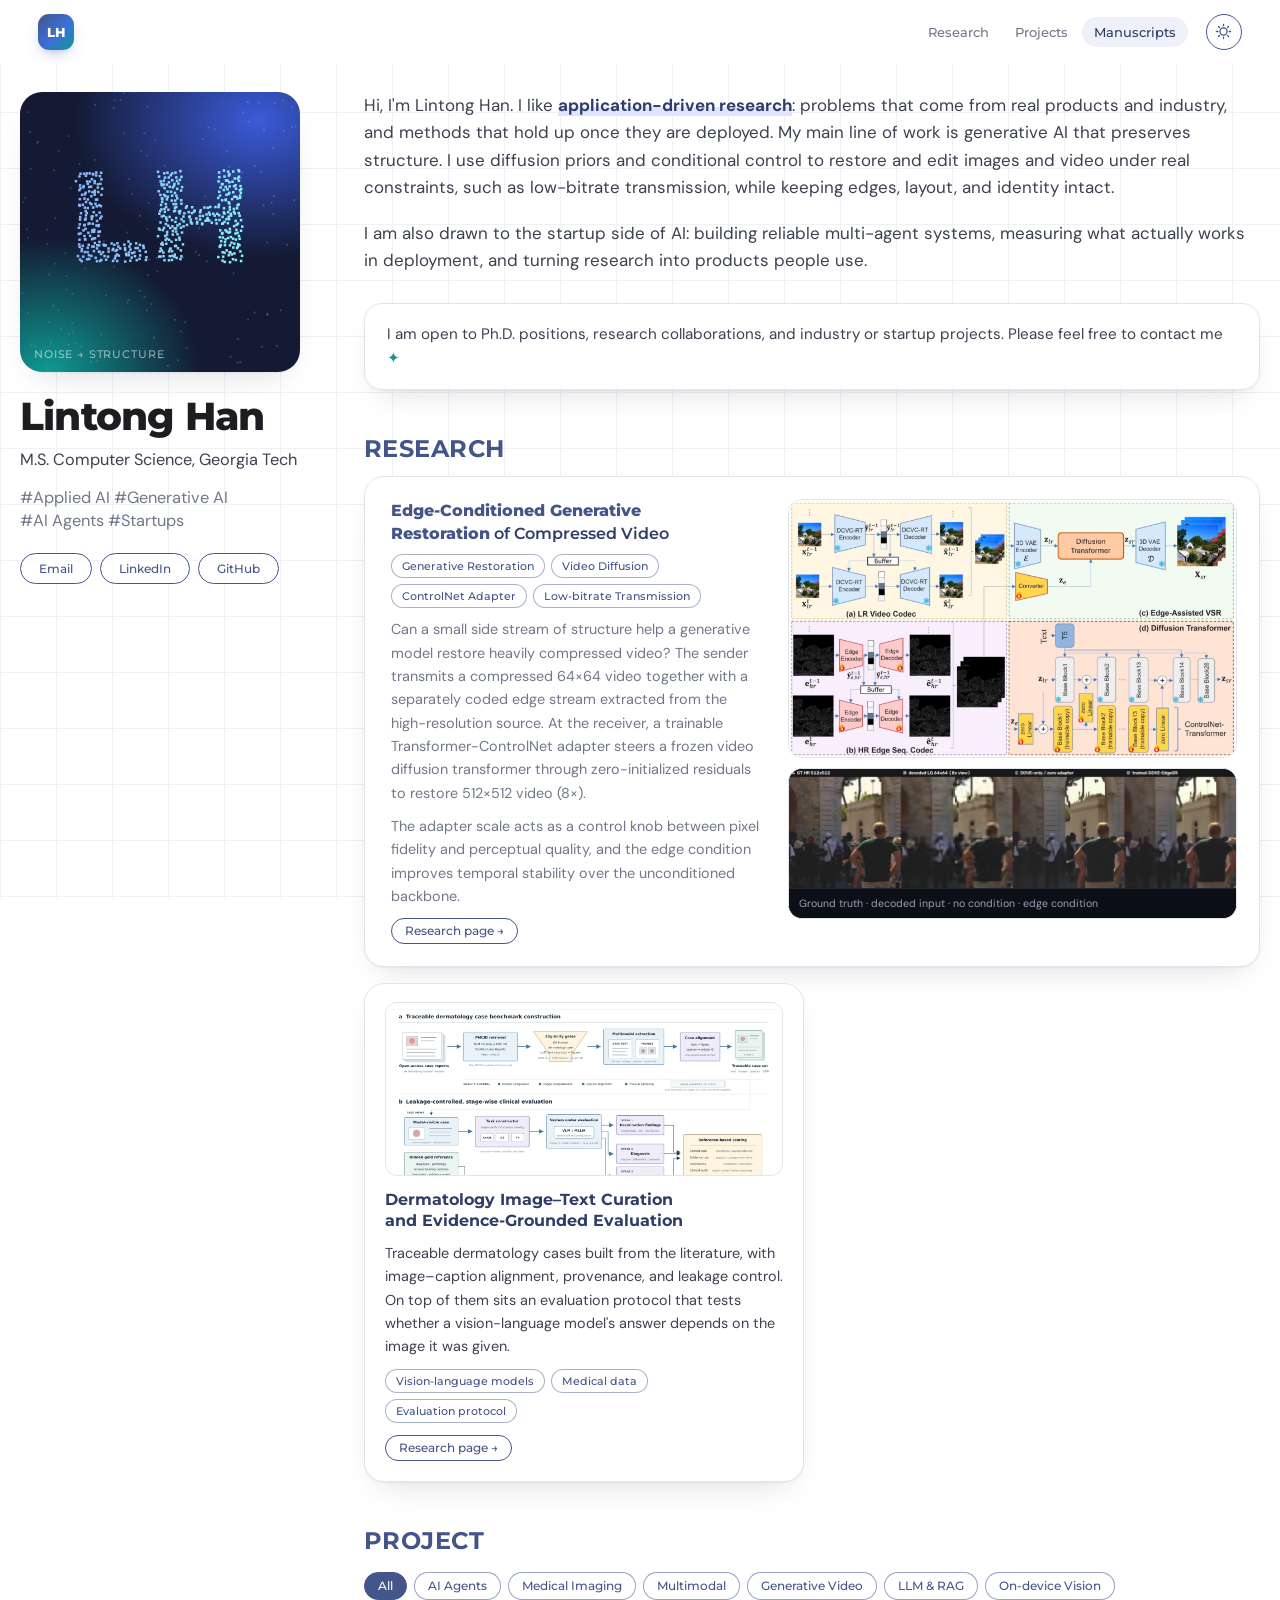
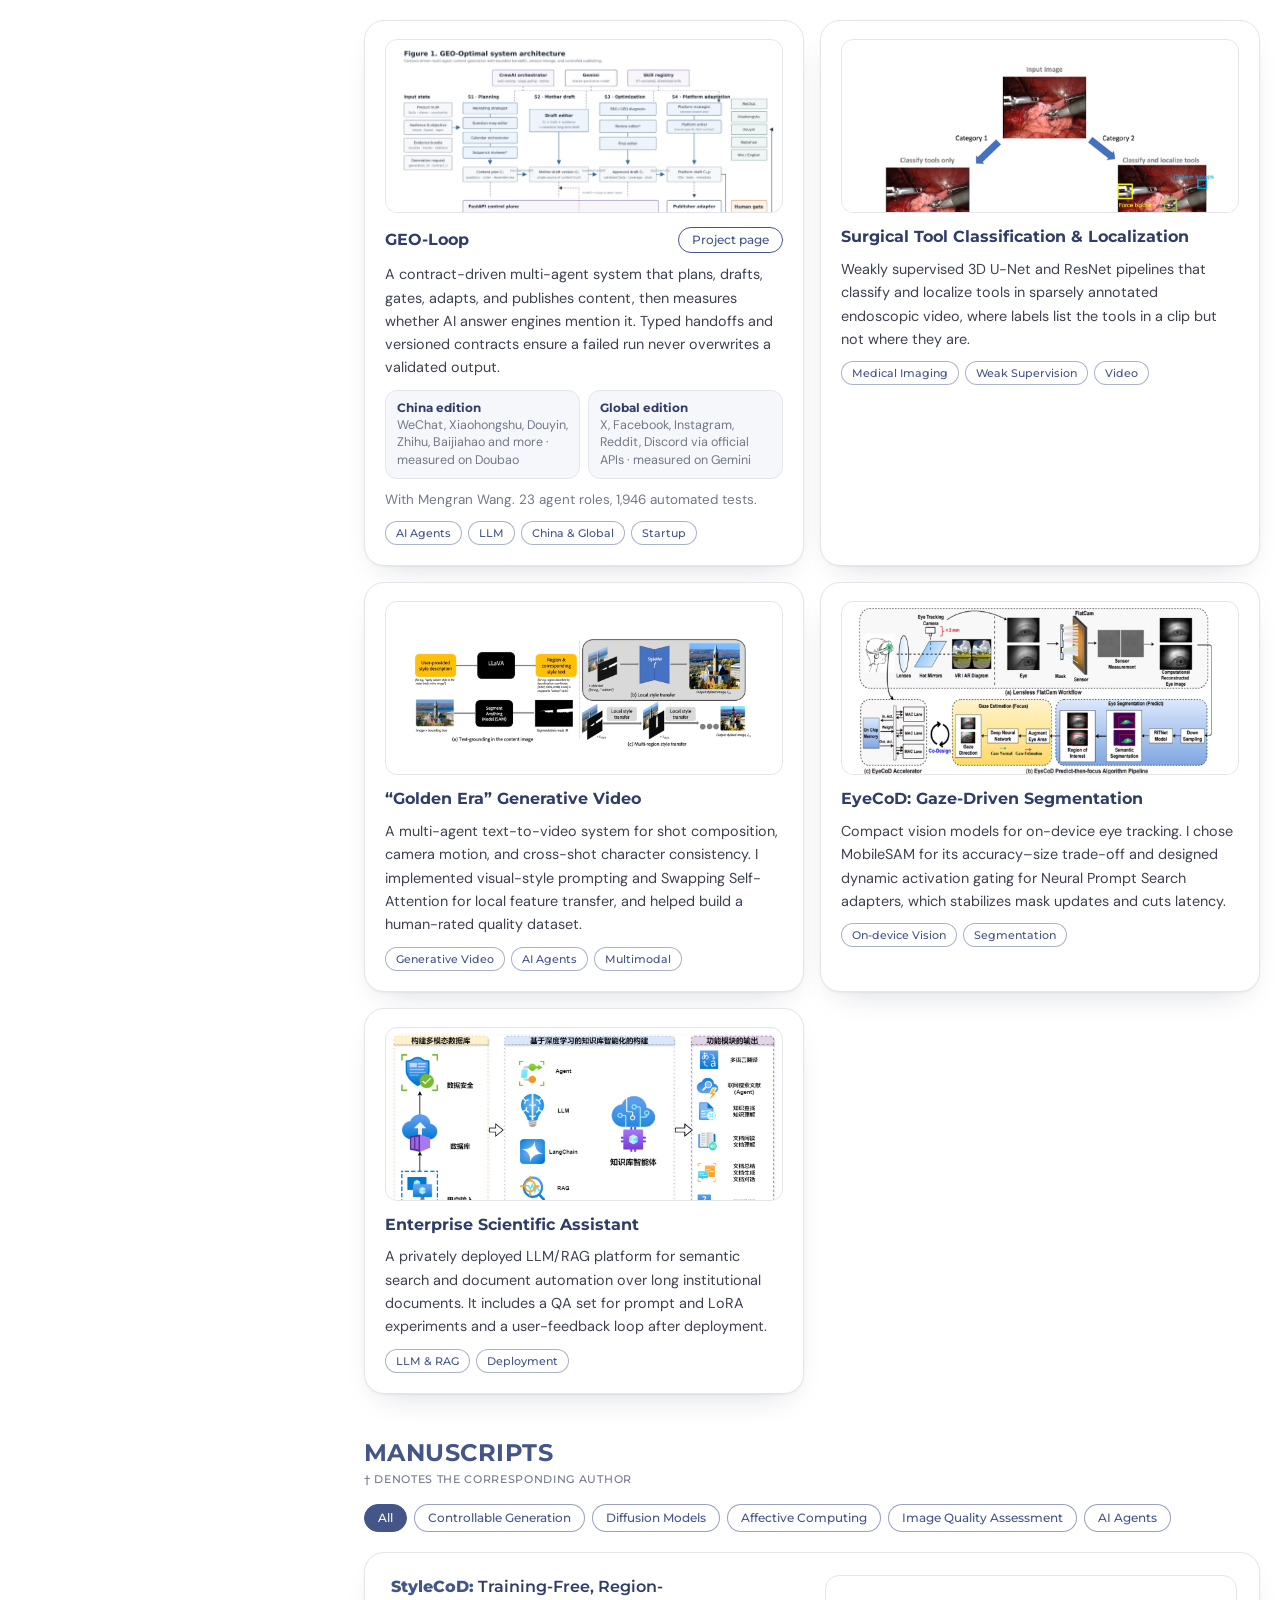
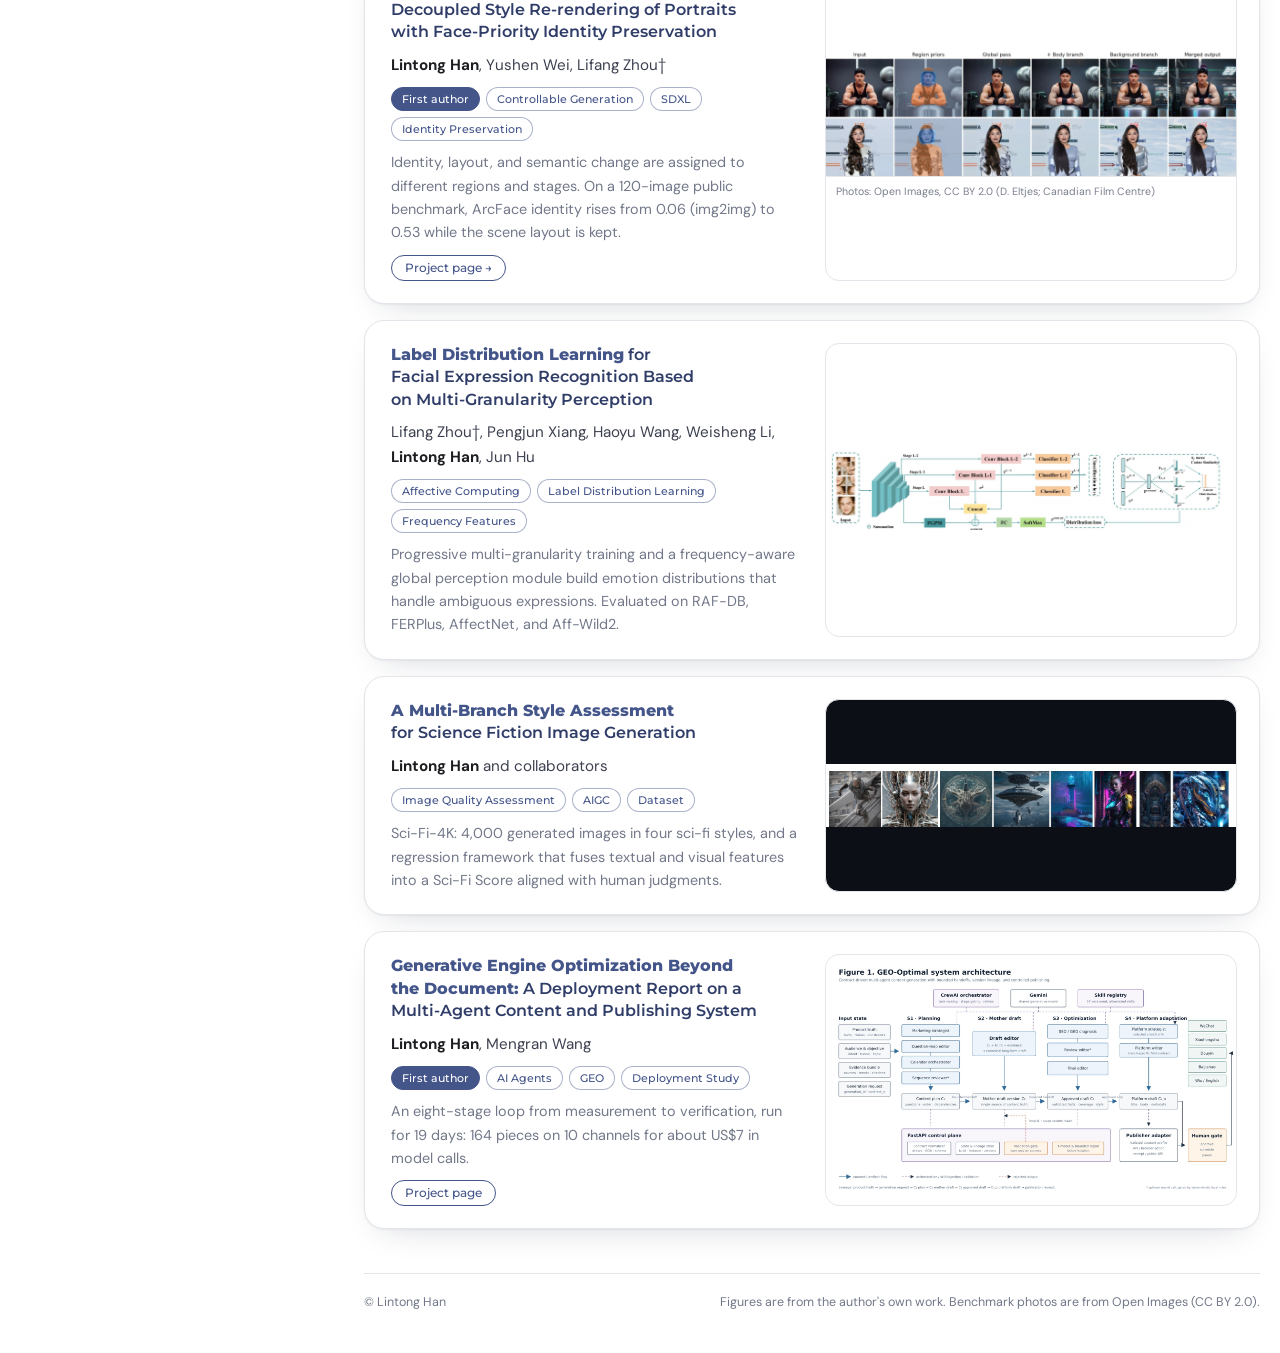
==== index.html @ 6d00746c "Homepage" ====
<!doctype html>
<html lang="en">
<head>
<meta charset="utf-8">
<meta name="viewport" content="width=device-width, initial-scale=1, viewport-fit=cover">
<title>Lintong Han · Research</title>
<meta name="description" content="Lintong Han: generative AI that preserves structure, covering image and video restoration, controllable diffusion, medical imaging, and reliable agentic systems.">
<meta property="og:title" content="Lintong Han · Research">
<meta property="og:description" content="Generative AI that preserves structure: restoration, controllable diffusion, medical imaging, reliable agents.">
<meta property="og:type" content="website">
<link rel="icon" href="assets/img/favicon.svg" type="image/svg+xml">
<link rel="preconnect" href="https://fonts.googleapis.com">
<link rel="preconnect" href="https://fonts.gstatic.com" crossorigin>
<link rel="stylesheet" href="https://fonts.googleapis.com/css2?family=Montserrat:wght@500;600;700;800&family=DM+Sans:opsz,wght@9..40,400;9..40,500;9..40,700&display=swap">
<link rel="stylesheet" href="assets/css/style.css">
<script>try{const t=localStorage.getItem('lh-theme');if(t)document.documentElement.dataset.theme=t;}catch(e){}</script>
</head>
<body>
<a class="skip" href="#main">Skip to content</a>

<header class="topbar">
  <a class="logo" href="#top" aria-label="Home"><span>LH</span></a>
  <nav aria-label="Sections">
    <a href="#research">Research</a>
    <a href="#projects">Projects</a>
    <a href="#manuscripts">Manuscripts</a>
  </nav>
  <button class="theme" id="theme" type="button" aria-label="Toggle dark mode">
    <svg viewBox="0 0 24 24" width="17" height="17" aria-hidden="true"><path class="sun" d="M12 4V2m0 20v-2m8-8h2M2 12h2m13.66-5.66 1.41-1.41M4.93 19.07l1.41-1.41m0-11.32L4.93 4.93m14.14 14.14-1.41-1.41M12 7a5 5 0 1 0 0 10 5 5 0 0 0 0-10Z" fill="none" stroke="currentColor" stroke-width="1.8" stroke-linecap="round"/><path class="moon" d="M20 14.5A8 8 0 0 1 9.5 4a8 8 0 1 0 10.5 10.5Z" fill="none" stroke="currentColor" stroke-width="1.8" stroke-linejoin="round"/></svg>
  </button>
</header>

<div class="layout" id="top">

  <!-- ========== SIDEBAR ========== -->
  <aside class="side">
    <div class="avatar">
      <canvas id="avatar" aria-hidden="true"></canvas>
      <span class="avatar-cap" aria-hidden="true">noise → structure</span>
    </div>
    <h1>Lintong Han</h1>
    <p class="degree">M.S. Computer Science, Georgia Tech</p>
    <p class="hashtags">#Applied&nbsp;AI #Generative&nbsp;AI<br>#AI&nbsp;Agents #Startups</p>
    <div class="side-links">
      <a class="pill" href="mailto:lhan63@outlook.com">Email</a>
      <a class="pill" href="https://www.linkedin.com/in/hlt404" target="_blank" rel="noopener">LinkedIn</a>
      <a class="pill" href="https://github.com/LintongBarry" target="_blank" rel="noopener">GitHub</a>
    </div>
  </aside>

  <!-- ========== MAIN ========== -->
  <main id="main" class="main">

    <section class="intro">
      <p>Hi, I'm Lintong Han. I like <span class="hl">application-driven research</span>: problems that come from real products and industry, and methods that hold up once they are deployed. My main line of work is generative AI that preserves structure. I use diffusion priors and conditional control to restore and edit images and video under real constraints, such as low-bitrate transmission, while keeping edges, layout, and identity intact.</p>
      <p>I am also drawn to the startup side of AI: building reliable multi-agent systems, measuring what actually works in deployment, and turning research into products people use.</p>
    </section>

    <div class="callout">I am open to Ph.D. positions, research collaborations, and industry or startup projects. Please feel free to contact me <span aria-hidden="true">✦</span></div>

    <!-- ---------- RESEARCH ---------- -->
    <section id="research" class="block">
      <h2>Research</h2>
      <article class="pub res">
        <div class="pub-text">
          <h3><span class="key">Edge-Conditioned Generative Restoration</span> of Compressed Video</h3>
          <div class="tags"><span class="tag">Generative Restoration</span><span class="tag">Video Diffusion</span><span class="tag">ControlNet Adapter</span><span class="tag">Low-bitrate Transmission</span></div>
          <p class="desc">Can a small side stream of structure help a generative model restore heavily compressed video? The sender transmits a compressed 64×64 video together with a separately coded edge stream extracted from the high-resolution source. At the receiver, a trainable Transformer-ControlNet adapter steers a frozen video diffusion transformer through zero-initialized residuals to restore 512×512 video (8×).</p>
          <p class="desc">The adapter scale acts as a control knob between pixel fidelity and perceptual quality, and the edge condition improves temporal stability over the unconditioned backbone.</p>
          <div class="links"><a class="pill sm" href="research/video-restoration/">Research page →</a></div>
        </div>
        <div class="res-media">
          <figure class="thumb"><img src="assets/img/dove-arch.jpg" alt="Dual-stream codec and frozen diffusion transformer with ControlNet-style adapter" width="1600" height="916" loading="lazy"></figure>
          <figure class="thumb dark"><img src="assets/img/dove-results-a.jpg" alt="Frames: ground truth, decoded low-resolution input, backbone without condition, with edge condition" width="1800" height="481" loading="lazy"><figcaption>Ground truth · decoded input · no condition · edge condition</figcaption></figure>
        </div>
      </article>

      <div class="grid res-grid">
        <article class="proj">
          <figure class="pthumb"><img src="assets/img/derm.jpg" alt="Traceable dermatology case benchmark and leakage-controlled evaluation pipeline" width="1400" height="697" loading="lazy"></figure>
          <div class="proj-head"><h3>Dermatology Image–Text Curation and Evidence-Grounded Evaluation</h3></div>
          <p>Traceable dermatology cases built from the literature, with image–caption alignment, provenance, and leakage control. On top of them sits an evaluation protocol that tests whether a vision-language model's answer depends on the image it was given.</p>
          <div class="tags"><span class="tag">Vision-language models</span><span class="tag">Medical data</span><span class="tag">Evaluation protocol</span></div>
          <div class="links"><a class="pill sm" href="research/dermatology/">Research page →</a></div>
        </article>
      </div>
    </section>

    <!-- ---------- PROJECTS ---------- -->
    <section id="projects" class="block">
      <h2>Project</h2>
      <div class="filters" role="group" aria-label="Filter projects" data-filter="projs">
        <button type="button" class="chip on" data-tag="all">All</button>
        <button type="button" class="chip" data-tag="agents">AI Agents</button>
        <button type="button" class="chip" data-tag="medical">Medical Imaging</button>
        <button type="button" class="chip" data-tag="multimodal">Multimodal</button>
        <button type="button" class="chip" data-tag="video">Generative Video</button>
        <button type="button" class="chip" data-tag="llm">LLM &amp; RAG</button>
        <button type="button" class="chip" data-tag="edge">On-device Vision</button>
      </div>

      <div class="grid" id="projs">
        <article class="proj" data-tags="agents llm">
          <figure class="pthumb"><img src="assets/img/geo-arch.jpg" alt="" width="1600" height="905" loading="lazy"></figure>
          <div class="proj-head"><h3>GEO-Loop</h3><a class="pill sm" href="projects/geo-loop/">Project page</a></div>
          <p>A contract-driven multi-agent system that plans, drafts, gates, adapts, and publishes content, then measures whether AI answer engines mention it. Typed handoffs and versioned contracts ensure a failed run never overwrites a validated output.</p>
          <div class="eds"><div class="ed-mini"><b>China edition</b><span>WeChat, Xiaohongshu, Douyin, Zhihu, Baijiahao and more · measured on Doubao</span></div><div class="ed-mini"><b>Global edition</b><span>X, Facebook, Instagram, Reddit, Discord via official APIs · measured on Gemini</span></div></div>
          <p class="with">With Mengran Wang. 23 agent roles, 1,946 automated tests.</p>
          <div class="tags"><span class="tag">AI Agents</span><span class="tag">LLM</span><span class="tag">China &amp; Global</span><span class="tag">Startup</span></div>
        </article>

        <article class="proj" data-tags="medical video">
          <figure class="pthumb"><img src="assets/img/surgical.jpg" alt="" width="1100" height="562" loading="lazy"></figure>
          <div class="proj-head"><h3>Surgical Tool Classification &amp; Localization</h3></div>
          <p>Weakly supervised 3D U-Net and ResNet pipelines that classify and localize tools in sparsely annotated endoscopic video, where labels list the tools in a clip but not where they are.</p>
          <div class="tags"><span class="tag">Medical Imaging</span><span class="tag">Weak Supervision</span><span class="tag">Video</span></div>
        </article>

        <article class="proj" data-tags="video agents multimodal">
          <figure class="pthumb"><img src="assets/img/goldenera.jpg" alt="" width="1200" height="411" loading="lazy"></figure>
          <div class="proj-head"><h3>“Golden Era” Generative Video</h3></div>
          <p>A multi-agent text-to-video system for shot composition, camera motion, and cross-shot character consistency. I implemented visual-style prompting and Swapping Self-Attention for local feature transfer, and helped build a human-rated quality dataset.</p>
          <div class="tags"><span class="tag">Generative Video</span><span class="tag">AI Agents</span><span class="tag">Multimodal</span></div>
        </article>

        <article class="proj" data-tags="edge">
          <figure class="pthumb"><img src="assets/img/eyecod.jpg" alt="" width="1200" height="551" loading="lazy"></figure>
          <div class="proj-head"><h3>EyeCoD: Gaze-Driven Segmentation</h3></div>
          <p>Compact vision models for on-device eye tracking. I chose MobileSAM for its accuracy–size trade-off and designed dynamic activation gating for Neural Prompt Search adapters, which stabilizes mask updates and cuts latency.</p>
          <div class="tags"><span class="tag">On-device Vision</span><span class="tag">Segmentation</span></div>
        </article>

        <article class="proj" data-tags="llm">
          <figure class="pthumb"><img src="assets/img/rag.jpg" alt="" width="1400" height="860" loading="lazy"></figure>
          <div class="proj-head"><h3>Enterprise Scientific Assistant</h3></div>
          <p>A privately deployed LLM/RAG platform for semantic search and document automation over long institutional documents. It includes a QA set for prompt and LoRA experiments and a user-feedback loop after deployment.</p>
          <div class="tags"><span class="tag">LLM &amp; RAG</span><span class="tag">Deployment</span></div>
        </article>
      </div>
    </section>

    <!-- ---------- MANUSCRIPTS ---------- -->
    <section id="manuscripts" class="block">
      <h2>Manuscripts</h2>
      <p class="sub">† denotes the corresponding author</p>
      <div class="filters" role="group" aria-label="Filter manuscripts" data-filter="pubs">
        <button type="button" class="chip on" data-tag="all">All</button>
        <button type="button" class="chip" data-tag="control">Controllable Generation</button>
        <button type="button" class="chip" data-tag="diffusion">Diffusion Models</button>
        <button type="button" class="chip" data-tag="affective">Affective Computing</button>
        <button type="button" class="chip" data-tag="iqa">Image Quality Assessment</button>
        <button type="button" class="chip" data-tag="agents">AI Agents</button>
      </div>

      <div class="list" id="pubs">

        <article class="pub" data-tags="control diffusion">
          <div class="pub-text">
            <h3><span class="key">StyleCoD:</span> Training-Free, Region-Decoupled Style Re-rendering of Portraits with Face-Priority Identity Preservation</h3>
            <p class="authors"><b>Lintong Han</b>, Yushen Wei, Lifang Zhou†</p>
            <div class="tags"><span class="tag strong">First author</span><span class="tag">Controllable Generation</span><span class="tag">SDXL</span><span class="tag">Identity Preservation</span></div>
            <p class="desc">Identity, layout, and semantic change are assigned to different regions and stages. On a 120-image public benchmark, ArcFace identity rises from 0.06 (img2img) to 0.53 while the scene layout is kept.</p>
            <div class="links"><a class="pill sm" href="research/stylecod/">Project page →</a></div>
          </div>
          <figure class="thumb"><img src="assets/img/stylecod-stages.jpg" alt="StyleCoD intermediate results from input to merged output" width="1800" height="551" loading="lazy"><figcaption>Photos: Open Images, CC BY 2.0 (D. Eltjes; Canadian Film Centre)</figcaption></figure>
        </article>

        <article class="pub" data-tags="affective">
          <div class="pub-text">
            <h3><span class="key">Label Distribution Learning</span> for Facial Expression Recognition Based on Multi-Granularity Perception</h3>
            <p class="authors">Lifang Zhou†, Pengjun Xiang, Haoyu Wang, Weisheng Li, <b>Lintong Han</b>, Jun Hu</p>
            <div class="tags"><span class="tag">Affective Computing</span><span class="tag">Label Distribution Learning</span><span class="tag">Frequency Features</span></div>
            <p class="desc">Progressive multi-granularity training and a frequency-aware global perception module build emotion distributions that handle ambiguous expressions. Evaluated on RAF-DB, FERPlus, AffectNet, and Aff-Wild2.</p>
          </div>
          <figure class="thumb"><img src="assets/img/ldl-framework.jpg" alt="GPLDL framework: multi-stage backbone, conv blocks, classifiers, FGPM, and distribution loss" width="1680" height="330" loading="lazy"></figure>
        </article>

        <article class="pub" data-tags="iqa diffusion">
          <div class="pub-text">
            <h3><span class="key">A Multi-Branch Style Assessment</span> for Science Fiction Image Generation</h3>
            <p class="authors"><b>Lintong Han</b> and collaborators</p>
            <div class="tags"><span class="tag">Image Quality Assessment</span><span class="tag">AIGC</span><span class="tag">Dataset</span></div>
            <p class="desc">Sci-Fi-4K: 4,000 generated images in four sci-fi styles, and a regression framework that fuses textual and visual features into a Sci-Fi Score aligned with human judgments.</p>
          </div>
          <figure class="thumb dark"><img src="assets/img/scifi-samples.jpg" alt="Sample images from Sci-Fi-4K across biomechanical, interstellar, cyberpunk, and virtual-reality styles" width="1163" height="177" loading="lazy"></figure>
        </article>

        <article class="pub" data-tags="agents">
          <div class="pub-text">
            <h3><span class="key">Generative Engine Optimization Beyond the Document:</span> A Deployment Report on a Multi-Agent Content and Publishing System</h3>
            <p class="authors"><b>Lintong Han</b>, Mengran Wang</p>
            <div class="tags"><span class="tag strong">First author</span><span class="tag">AI Agents</span><span class="tag">GEO</span><span class="tag">Deployment Study</span></div>
            <p class="desc">An eight-stage loop from measurement to verification, run for 19 days: 164 pieces on 10 channels for about US$7 in model calls.</p>
            <div class="links"><a class="pill sm" href="projects/geo-loop/">Project page</a></div>
          </div>
          <figure class="thumb"><img src="assets/img/geo-arch.jpg" alt="GEO-Optimal system architecture" width="1600" height="905" loading="lazy"></figure>
        </article>

      </div>
    </section>

    <footer class="footer">
      <span>© Lintong Han</span>
      <span>Figures are from the author's own work. Benchmark photos are from Open Images (CC BY 2.0).</span>
    </footer>
  </main>
</div>

<script src="assets/js/main.js" defer></script>
</body>
</html>
---- assets/css/style.css ----
/* Lintong Han: research homepage.
   Layout: graph-paper background; sticky profile column on the left;
   reading column on the right with filterable publication rows (text + figure)
   and a two-column project grid. */

:root {
  --bg: #ffffff;
  --grid: #f0f1f4;
  --surface: #ffffff;
  --surface-2: #f6f7fa;
  --ink: #1c1d21;
  --ink-2: #3d4150;
  --muted: #727889;
  --line: #e3e5eb;
  --navy: #44558a;
  --navy-ink: #2f3d68;
  --navy-soft: #eef1f9;
  --teal: #0f9a91;
  --hl: #dfe5ff;
  --shadow: 0 1px 2px rgba(25, 30, 60, .05), 0 14px 34px -18px rgba(25, 30, 60, .22);
  --head: "Montserrat", system-ui, sans-serif;
  --body: "DM Sans", system-ui, -apple-system, "Segoe UI", sans-serif;
  color-scheme: light;
}
@media (prefers-color-scheme: dark) {
  :root:not([data-theme="light"]) {
    --bg: #0f1116; --grid: #171a22; --surface: #151821; --surface-2: #1b1f2a; --ink: #ecedf1; --ink-2: #c5c8d3;
    --muted: #8d93a5; --line: #272b38; --navy: #9fb0ec; --navy-ink: #c3cef7; --navy-soft: #1c2238; --teal: #3fd0c5;
    --hl: #2a3360; --shadow: 0 1px 2px rgba(0,0,0,.3), 0 18px 40px -20px rgba(0,0,0,.7); color-scheme: dark;
  }
}
:root[data-theme="dark"] {
  --bg: #0f1116; --grid: #171a22; --surface: #151821; --surface-2: #1b1f2a; --ink: #ecedf1; --ink-2: #c5c8d3;
  --muted: #8d93a5; --line: #272b38; --navy: #9fb0ec; --navy-ink: #c3cef7; --navy-soft: #1c2238; --teal: #3fd0c5;
  --hl: #2a3360; --shadow: 0 1px 2px rgba(0,0,0,.3), 0 18px 40px -20px rgba(0,0,0,.7); color-scheme: dark;
}

* { box-sizing: border-box; }
html { scroll-behavior: smooth; scroll-padding-top: 76px; }
body {
  margin: 0; color: var(--ink); font: 400 16px/1.62 var(--body); -webkit-font-smoothing: antialiased;
  background-color: var(--bg);
  background-image: linear-gradient(to right, var(--grid) 1px, transparent 1px), linear-gradient(var(--grid) 1px, transparent 1px);
  background-size: 56px 56px; background-attachment: fixed;
}
img { display: block; max-width: 100%; height: auto; }
a { color: inherit; }
h1, h2, h3 { margin: 0; text-wrap: balance; }
p { margin: 0; }
.skip { position: absolute; left: -999px; top: 8px; background: var(--ink); color: var(--bg); padding: 8px 12px; border-radius: 8px; z-index: 100; }
.skip:focus { left: 8px; }
:focus-visible { outline: 2px solid var(--navy); outline-offset: 3px; border-radius: 6px; }

/* ---------- top bar ---------- */
.topbar { position: sticky; top: 0; z-index: 40; display: flex; align-items: center; gap: 18px; height: 64px; padding: 0 max(16px, 3vw);
  background: color-mix(in srgb, var(--bg) 78%, transparent); backdrop-filter: blur(12px) saturate(1.3); -webkit-backdrop-filter: blur(12px) saturate(1.3); border-bottom: 1px solid transparent; transition: border-color .2s; }
.topbar.scrolled { border-color: var(--line); }
.logo { text-decoration: none; }
.logo span { display: grid; place-items: center; width: 36px; height: 36px; border-radius: 11px; font: 800 13px var(--head); color: #fff; letter-spacing: .02em;
  background: linear-gradient(135deg, #44558a, #3b6fd8 55%, #0f9a91); box-shadow: 0 6px 16px -8px rgba(59, 80, 170, .8); }
.topbar nav { margin-left: auto; display: flex; gap: 2px; }
.topbar nav a { text-decoration: none; font: 500 .82rem var(--head); color: var(--muted); padding: 7px 12px; border-radius: 999px; transition: color .2s, background .2s; }
.topbar nav a:hover, .topbar nav a.active { color: var(--navy-ink); background: var(--navy-soft); }
.theme { width: 36px; height: 36px; border-radius: 999px; border: .5px solid var(--navy); background: var(--surface); color: var(--navy); display: grid; place-items: center; cursor: pointer; }
.theme .moon { display: none; }
:root[data-theme="dark"] .theme .sun { display: none; }
:root[data-theme="dark"] .theme .moon { display: block; }
@media (prefers-color-scheme: dark) { :root:not([data-theme="light"]) .theme .sun { display: none; } :root:not([data-theme="light"]) .theme .moon { display: block; } }

/* ---------- layout ---------- */
.layout { width: min(1240px, 100% - 32px); margin: 0 auto; display: grid; grid-template-columns: 280px minmax(0, 1fr); gap: clamp(32px, 5vw, 72px); padding: 28px 0 40px; }
.side { position: sticky; top: 92px; align-self: start; display: grid; gap: 10px; }
.avatar { position: relative; aspect-ratio: 1; border-radius: 22px; overflow: hidden; background: radial-gradient(120% 90% at 85% 10%, #3b5bd8 0%, transparent 55%), radial-gradient(90% 80% at 10% 100%, #0f9a91 0%, transparent 60%), #141a33; box-shadow: var(--shadow); margin-bottom: 14px; }
.avatar canvas { position: absolute; inset: 0; width: 100%; height: 100%; }
.avatar-cap { position: absolute; left: 14px; bottom: 11px; font: 500 .66rem var(--head); letter-spacing: .08em; text-transform: uppercase; color: rgba(255,255,255,.55); }
.side h1 { font: 800 clamp(2rem, 3.2vw, 2.45rem)/1.05 var(--head); letter-spacing: -.02em; }
.degree { font-size: 1.02rem; color: var(--ink-2); }
.hashtags { font-size: 1.02rem; line-height: 1.45; color: var(--muted); margin-top: 2px; }
.side-links { display: flex; flex-wrap: wrap; gap: 8px; margin-top: 10px; }
.pill { display: inline-flex; align-items: center; justify-content: center; text-decoration: none; font: 500 .78rem var(--head); color: var(--navy); border: .5px solid var(--navy); background: color-mix(in srgb, var(--surface) 70%, transparent); border-radius: 24px; padding: 7px 18px; transition: background .2s, color .2s, transform .2s; }
.pill:hover { background: var(--navy); color: var(--bg); transform: translateY(-1px); }
.pill.sm { padding: 5px 13px; font-size: .72rem; }

/* ---------- main ---------- */
.main { min-width: 0; display: grid; gap: 28px; }
.intro { display: grid; gap: 18px; font-size: 1.06rem; color: var(--ink-2); }
.intro b { color: var(--ink); font-weight: 700; }
.hl { color: var(--navy-ink); font-weight: 700; background: linear-gradient(transparent 60%, var(--hl) 60%); }
.callout { border: .5px solid var(--line); background: color-mix(in srgb, var(--surface) 85%, transparent); border-radius: 18px; padding: 18px 22px; font-size: .95rem; color: var(--ink-2); box-shadow: var(--shadow); }
.callout span { color: var(--teal); }
.block { display: grid; gap: 14px; padding-top: 18px; }
.block h2 { font: 700 1.5rem/1.1 var(--head); color: var(--navy); text-transform: uppercase; letter-spacing: .02em; }
.sub { font: 500 .7rem var(--head); text-transform: uppercase; letter-spacing: .06em; color: var(--muted); margin-top: -8px; }

/* filter chips */
.filters { display: flex; flex-wrap: wrap; gap: 7px; margin: 4px 0 6px; }
.chip { font: 500 .74rem var(--head); color: var(--navy); background: var(--surface); border: .5px solid color-mix(in srgb, var(--navy) 55%, transparent); border-radius: 999px; padding: 6px 13px; cursor: pointer; transition: background .2s, color .2s, box-shadow .2s; }
.chip:hover { box-shadow: 0 0 0 3px var(--navy-soft); }
.chip.on { background: var(--navy); color: var(--bg); border-color: var(--navy); }

/* publication rows */
.list { display: grid; gap: 16px; }
.pub { display: grid; grid-template-columns: minmax(0, 1fr) minmax(0, 1fr); gap: 22px; align-items: center; background: var(--surface); border: .5px solid var(--line); border-radius: 20px; padding: 22px 22px 22px 26px; box-shadow: var(--shadow); transition: transform .25s, box-shadow .25s, border-color .25s, opacity .3s; }
.pub:hover { transform: translateY(-3px); border-color: color-mix(in srgb, var(--navy) 40%, var(--line)); }
.pub-text { display: grid; gap: 10px; align-content: start; min-width: 0; }
.pub h3 { font: 600 1.02rem/1.38 var(--head); color: var(--navy-ink); }
.pub h3 .key { font-weight: 800; color: var(--navy); }
.authors { font-size: .95rem; color: var(--ink-2); }
.authors b { color: var(--ink); }
.desc { font-size: .9rem; color: var(--muted); }
.tags { display: flex; flex-wrap: wrap; gap: 6px; }
.tag { font: 500 .68rem var(--head); color: var(--navy); border: .5px solid color-mix(in srgb, var(--navy) 45%, transparent); border-radius: 999px; padding: 4px 10px; background: var(--surface); }
.tag.strong { background: var(--navy); color: var(--bg); border-color: var(--navy); }
.links { display: flex; gap: 6px; flex-wrap: wrap; }
.thumb { margin: 0; border: .5px solid var(--line); border-radius: 14px; overflow: hidden; background: #fff; display: grid; align-content: center; min-height: 100%; }
.thumb img { width: 100%; }
.thumb.dark { background: #0d0f16; }
.thumb figcaption { font-size: .66rem; color: #7a7f8e; padding: 6px 10px; background: #fff; border-top: .5px solid #e7e8ec; }
.pub.hide, .proj.hide { display: none; }

/* project grid */
.grid { display: grid; grid-template-columns: repeat(2, minmax(0, 1fr)); gap: 16px; }
.proj { background: var(--surface); border: .5px solid var(--line); border-radius: 20px; padding: 18px 20px 20px; display: grid; gap: 10px; align-content: start; box-shadow: var(--shadow); transition: transform .25s, border-color .25s; }
.proj:hover { transform: translateY(-3px); border-color: color-mix(in srgb, var(--navy) 40%, var(--line)); }
.pthumb { margin: 0 0 4px; aspect-ratio: 16 / 7; border-radius: 12px; overflow: hidden; background: #fff; border: .5px solid var(--line); display: grid; place-items: center; padding: 6px; }
.pthumb img { width: 100%; height: 100%; object-fit: contain; transition: transform .5s; }
.proj:hover .pthumb img { transform: scale(1.04); }
.proj-head { display: flex; align-items: center; justify-content: space-between; gap: 10px; flex-wrap: wrap; }
.proj h3 { font: 700 1rem/1.3 var(--head); color: var(--navy-ink); }
.proj p { font-size: .9rem; color: var(--ink-2); }
.proj .with { font-size: .84rem; color: var(--muted); }

/* background */
.bg-grid { display: grid; grid-template-columns: repeat(2, minmax(0, 1fr)); gap: 16px; }
.bg-card { background: var(--surface); border: .5px solid var(--line); border-radius: 20px; padding: 20px 22px; box-shadow: var(--shadow); }
.bg-card h3 { font: 700 .8rem var(--head); text-transform: uppercase; letter-spacing: .06em; color: var(--teal); margin-bottom: 10px; }
.bg-card ul { list-style: none; margin: 0; padding: 0; display: grid; gap: 12px; }
.bg-card li { font-size: .93rem; display: grid; }
.bg-card li span { font-size: .84rem; color: var(--muted); }

.footer { display: flex; flex-wrap: wrap; justify-content: space-between; gap: 6px 20px; font-size: .78rem; color: var(--muted); border-top: .5px solid var(--line); padding-top: 18px; margin-top: 16px; }

/* entrance */
.fade { animation: fade .7s cubic-bezier(.2, .7, .2, 1) both; }
@keyframes fade { from { opacity: 0; transform: translateY(10px); } }

/* ---------- responsive ---------- */
@media (max-width: 980px) {
  .layout { grid-template-columns: minmax(0, 1fr); }
  .side { position: static; grid-template-columns: 150px minmax(0, 1fr); column-gap: 22px; align-items: center; }
  .avatar { grid-row: 1 / span 5; margin: 0; border-radius: 18px; }
  .avatar-cap { display: none; }
}
@media (max-width: 760px) {
  .pub { grid-template-columns: minmax(0, 1fr); padding: 18px; }
  .thumb { order: -1; }
  .grid, .bg-grid { grid-template-columns: minmax(0, 1fr); }
  .topbar nav a { padding: 7px 9px; font-size: .76rem; }
}
@media (max-width: 520px) {
  .side { grid-template-columns: 104px minmax(0, 1fr); column-gap: 16px; }
  .avatar { grid-row: 1 / span 3; }
  .hashtags, .side-links { grid-column: 1 / -1; }
  .topbar nav { display: none; }
  .theme { margin-left: auto; }
}
@media (prefers-reduced-motion: reduce) {
  html { scroll-behavior: auto; }
  .fade { animation: none; }
  * { transition: none !important; }
}

/* research feature: wider media column with two stacked figures */
.pub.res { grid-template-columns: minmax(0, 5fr) minmax(0, 6fr); align-items: start; }
.res-media { display: grid; gap: 10px; min-width: 0; }
.res-media .thumb { min-height: 0; }
.thumb.dark figcaption { background: #0d0f16; color: #9aa0b4; border-top-color: #222633; }
@media (max-width: 760px) { .pub.res { grid-template-columns: minmax(0, 1fr); } .pub.res .res-media { order: -1; } }

/* research sub-grid under the featured research card */
.res-grid { margin-top: 2px; }
.res-grid .links { margin-top: 2px; }
.pthumb.dark { background: #0b0d13; }

/* GEO-Loop editions on the project card */
.eds { display: grid; grid-template-columns: 1fr 1fr; gap: 8px; }
.ed-mini { background: var(--surface-2); border: .5px solid var(--line); border-radius: 12px; padding: 9px 11px; display: grid; gap: 2px; }
.ed-mini b { font: 700 .76rem var(--head); color: var(--navy-ink); }
.ed-mini span { font-size: .78rem; color: var(--muted); line-height: 1.4; }
@media (max-width: 520px) { .eds { grid-template-columns: 1fr; } }
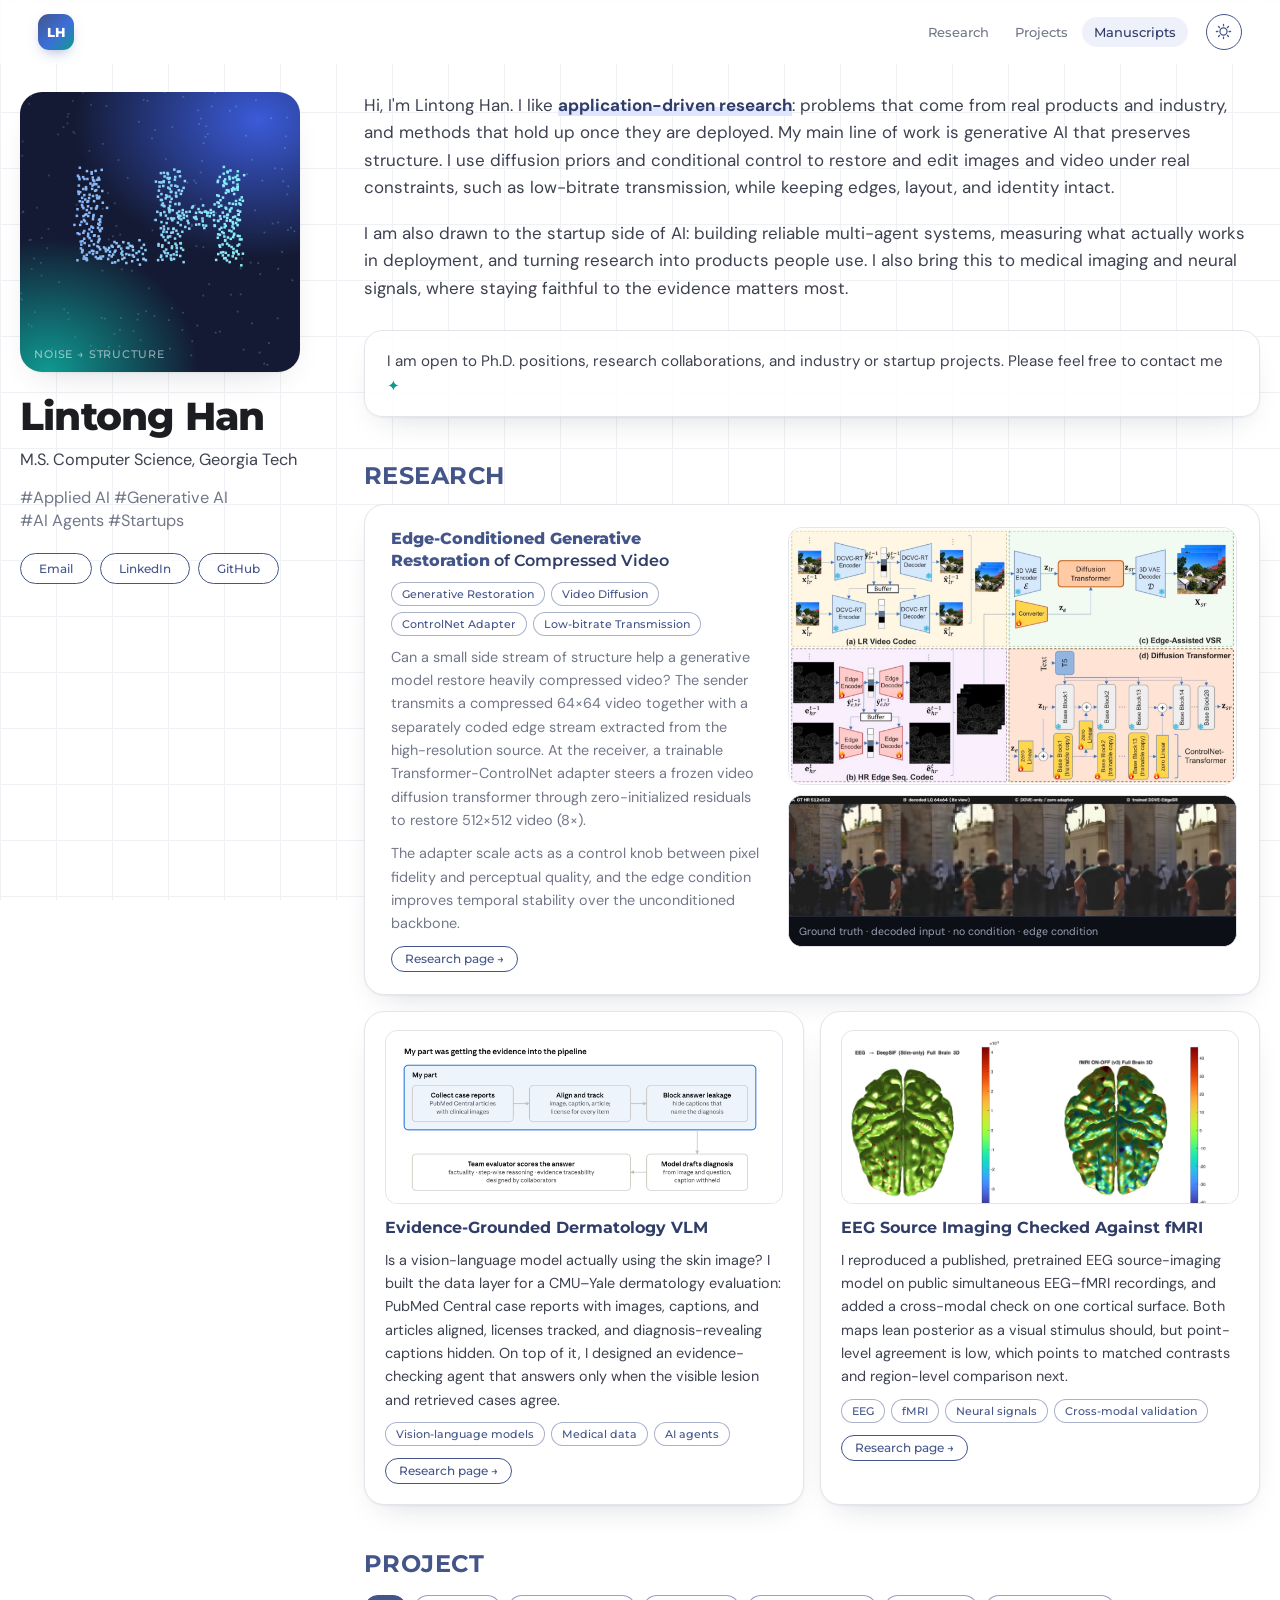
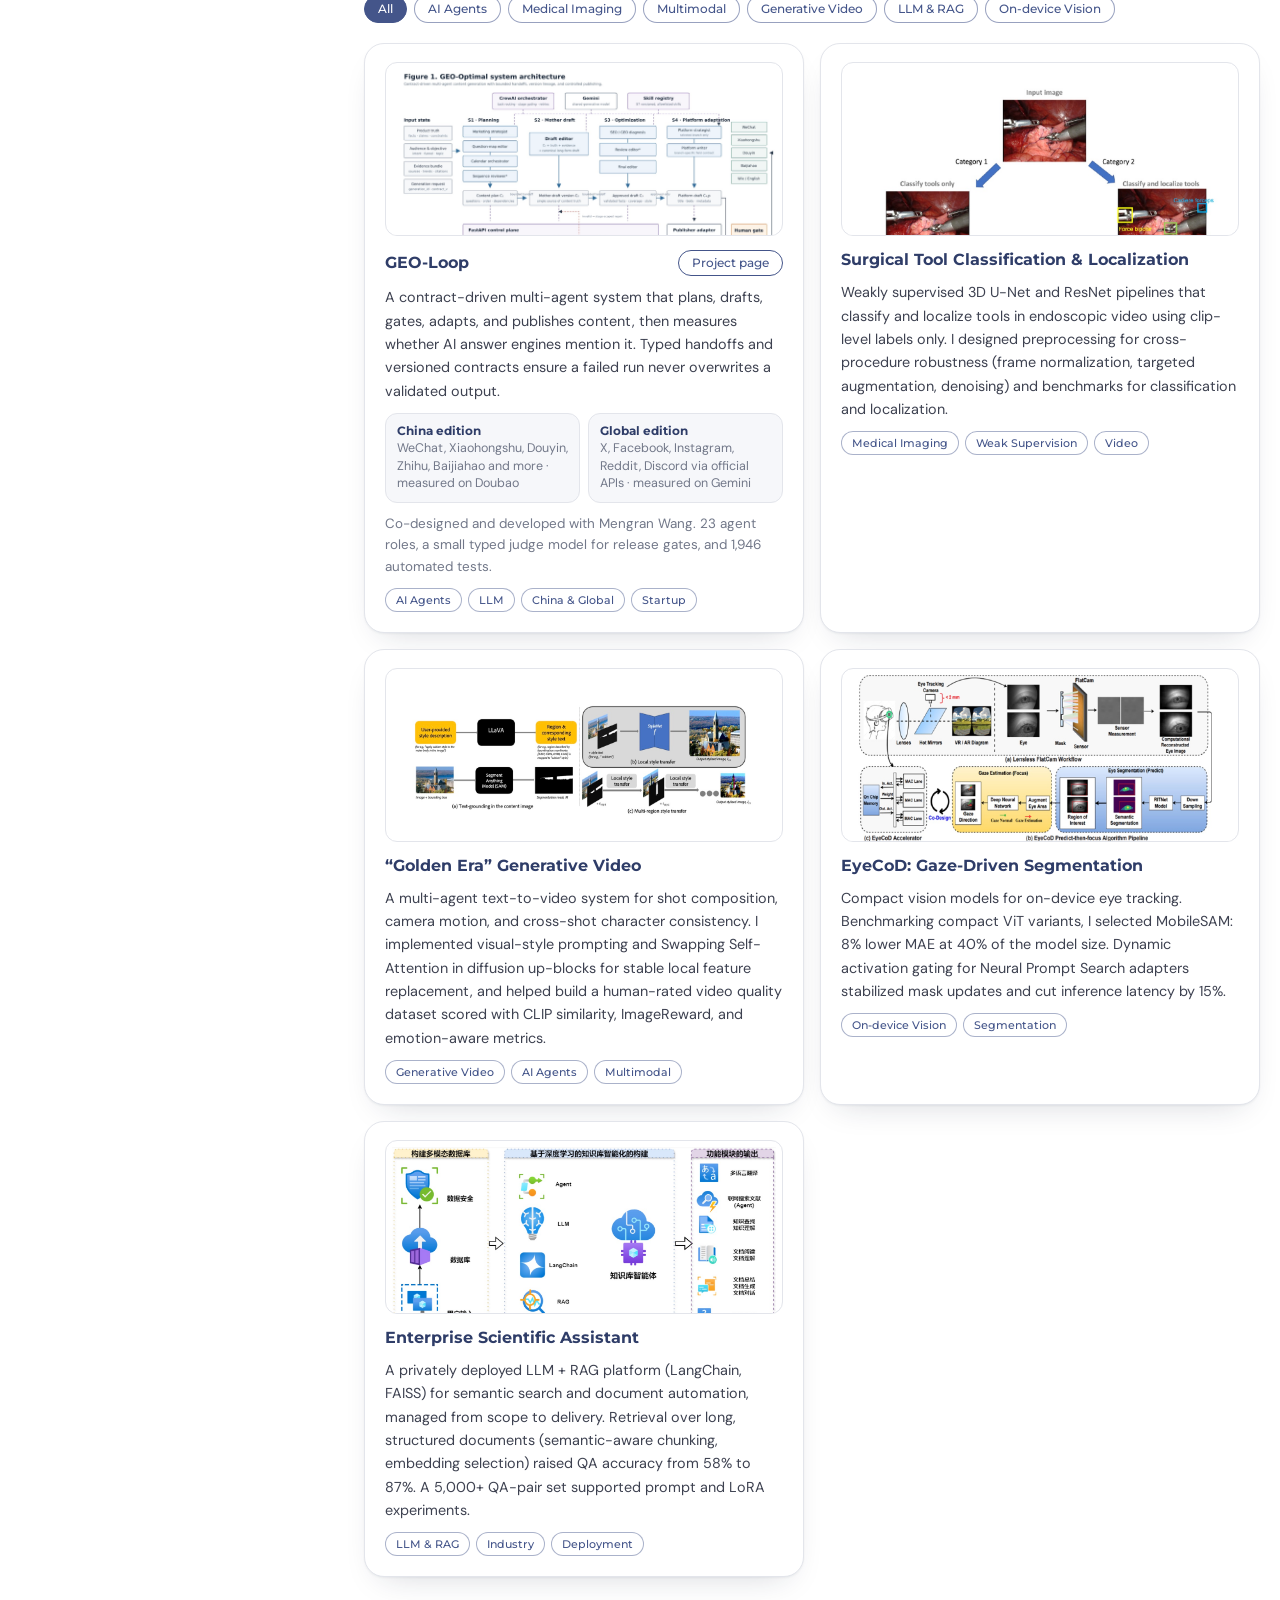
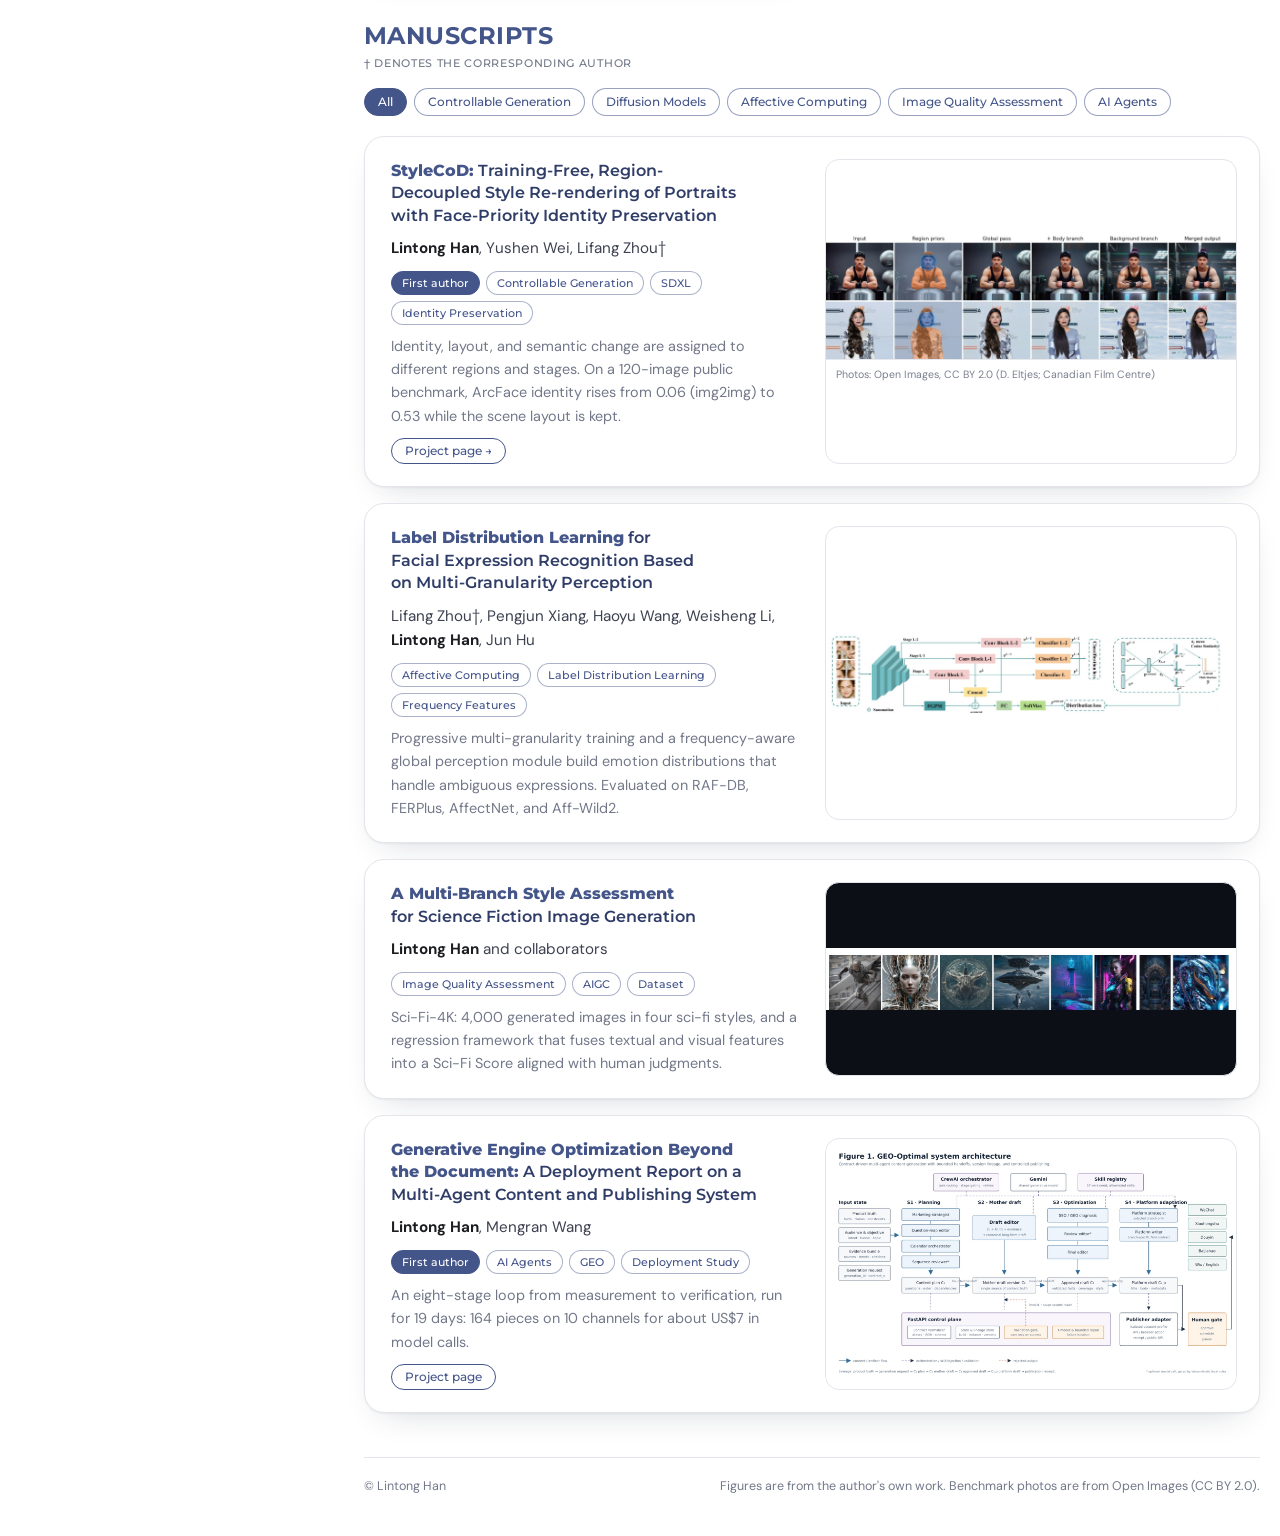
==== commit c4d63021: "Dermatology v2, EEG-fMRI page, project details from CV" ====
--- a/index.html
+++ b/index.html
@@ -53,7 +53,7 @@
 
     <section class="intro">
       <p>Hi, I'm Lintong Han. I like <span class="hl">application-driven research</span>: problems that come from real products and industry, and methods that hold up once they are deployed. My main line of work is generative AI that preserves structure. I use diffusion priors and conditional control to restore and edit images and video under real constraints, such as low-bitrate transmission, while keeping edges, layout, and identity intact.</p>
-      <p>I am also drawn to the startup side of AI: building reliable multi-agent systems, measuring what actually works in deployment, and turning research into products people use.</p>
+      <p>I am also drawn to the startup side of AI: building reliable multi-agent systems, measuring what actually works in deployment, and turning research into products people use. I also bring this to medical imaging and neural signals, where staying faithful to the evidence matters most.</p>
     </section>
 
     <div class="callout">I am open to Ph.D. positions, research collaborations, and industry or startup projects. Please feel free to contact me <span aria-hidden="true">✦</span></div>
@@ -77,11 +77,18 @@
 
       <div class="grid res-grid">
         <article class="proj">
-          <figure class="pthumb"><img src="assets/img/derm.jpg" alt="Traceable dermatology case benchmark and leakage-controlled evaluation pipeline" width="1400" height="697" loading="lazy"></figure>
-          <div class="proj-head"><h3>Dermatology Image–Text Curation and Evidence-Grounded Evaluation</h3></div>
-          <p>Traceable dermatology cases built from the literature, with image–caption alignment, provenance, and leakage control. On top of them sits an evaluation protocol that tests whether a vision-language model's answer depends on the image it was given.</p>
-          <div class="tags"><span class="tag">Vision-language models</span><span class="tag">Medical data</span><span class="tag">Evaluation protocol</span></div>
+          <figure class="pthumb"><img src="research/dermatology/media/my-part.png" alt="Collaborative dermatology evaluation pipeline with my data-layer part highlighted" width="1344" height="596" loading="lazy"></figure>
+          <div class="proj-head"><h3>Evidence-Grounded Dermatology VLM</h3></div>
+          <p>Is a vision-language model actually using the skin image? I built the data layer for a CMU–Yale dermatology evaluation: PubMed Central case reports with images, captions, and articles aligned, licenses tracked, and diagnosis-revealing captions hidden. On top of it, I designed an evidence-checking agent that answers only when the visible lesion and retrieved cases agree.</p>
+          <div class="tags"><span class="tag">Vision-language models</span><span class="tag">Medical data</span><span class="tag">AI agents</span></div>
           <div class="links"><a class="pill sm" href="research/dermatology/">Research page →</a></div>
+        </article>
+        <article class="proj">
+          <figure class="pthumb"><img src="research/eeg-fmri/media/brain-maps.jpg" alt="Cortical maps: EEG source estimate and fMRI ON minus OFF map" width="1800" height="862" loading="lazy"></figure>
+          <div class="proj-head"><h3>EEG Source Imaging Checked Against fMRI</h3></div>
+          <p>I reproduced a published, pretrained EEG source-imaging model on public simultaneous EEG–fMRI recordings, and added a cross-modal check on one cortical surface. Both maps lean posterior as a visual stimulus should, but point-level agreement is low, which points to matched contrasts and region-level comparison next.</p>
+          <div class="tags"><span class="tag">EEG</span><span class="tag">fMRI</span><span class="tag">Neural signals</span><span class="tag">Cross-modal validation</span></div>
+          <div class="links"><a class="pill sm" href="research/eeg-fmri/">Research page →</a></div>
         </article>
       </div>
     </section>
@@ -105,36 +112,36 @@
           <div class="proj-head"><h3>GEO-Loop</h3><a class="pill sm" href="projects/geo-loop/">Project page</a></div>
           <p>A contract-driven multi-agent system that plans, drafts, gates, adapts, and publishes content, then measures whether AI answer engines mention it. Typed handoffs and versioned contracts ensure a failed run never overwrites a validated output.</p>
           <div class="eds"><div class="ed-mini"><b>China edition</b><span>WeChat, Xiaohongshu, Douyin, Zhihu, Baijiahao and more · measured on Doubao</span></div><div class="ed-mini"><b>Global edition</b><span>X, Facebook, Instagram, Reddit, Discord via official APIs · measured on Gemini</span></div></div>
-          <p class="with">With Mengran Wang. 23 agent roles, 1,946 automated tests.</p>
+          <p class="with">Co-designed and developed with Mengran Wang. 23 agent roles, a small typed judge model for release gates, and 1,946 automated tests.</p>
           <div class="tags"><span class="tag">AI Agents</span><span class="tag">LLM</span><span class="tag">China &amp; Global</span><span class="tag">Startup</span></div>
         </article>
 
         <article class="proj" data-tags="medical video">
           <figure class="pthumb"><img src="assets/img/surgical.jpg" alt="" width="1100" height="562" loading="lazy"></figure>
           <div class="proj-head"><h3>Surgical Tool Classification &amp; Localization</h3></div>
-          <p>Weakly supervised 3D U-Net and ResNet pipelines that classify and localize tools in sparsely annotated endoscopic video, where labels list the tools in a clip but not where they are.</p>
+          <p>Weakly supervised 3D U-Net and ResNet pipelines that classify and localize tools in endoscopic video using clip-level labels only. I designed preprocessing for cross-procedure robustness (frame normalization, targeted augmentation, denoising) and benchmarks for classification and localization.</p>
           <div class="tags"><span class="tag">Medical Imaging</span><span class="tag">Weak Supervision</span><span class="tag">Video</span></div>
         </article>
 
         <article class="proj" data-tags="video agents multimodal">
           <figure class="pthumb"><img src="assets/img/goldenera.jpg" alt="" width="1200" height="411" loading="lazy"></figure>
           <div class="proj-head"><h3>“Golden Era” Generative Video</h3></div>
-          <p>A multi-agent text-to-video system for shot composition, camera motion, and cross-shot character consistency. I implemented visual-style prompting and Swapping Self-Attention for local feature transfer, and helped build a human-rated quality dataset.</p>
+          <p>A multi-agent text-to-video system for shot composition, camera motion, and cross-shot character consistency. I implemented visual-style prompting and Swapping Self-Attention in diffusion up-blocks for stable local feature replacement, and helped build a human-rated video quality dataset scored with CLIP similarity, ImageReward, and emotion-aware metrics.</p>
           <div class="tags"><span class="tag">Generative Video</span><span class="tag">AI Agents</span><span class="tag">Multimodal</span></div>
         </article>
 
         <article class="proj" data-tags="edge">
           <figure class="pthumb"><img src="assets/img/eyecod.jpg" alt="" width="1200" height="551" loading="lazy"></figure>
           <div class="proj-head"><h3>EyeCoD: Gaze-Driven Segmentation</h3></div>
-          <p>Compact vision models for on-device eye tracking. I chose MobileSAM for its accuracy–size trade-off and designed dynamic activation gating for Neural Prompt Search adapters, which stabilizes mask updates and cuts latency.</p>
+          <p>Compact vision models for on-device eye tracking. Benchmarking compact ViT variants, I selected MobileSAM: 8% lower MAE at 40% of the model size. Dynamic activation gating for Neural Prompt Search adapters stabilized mask updates and cut inference latency by 15%.</p>
           <div class="tags"><span class="tag">On-device Vision</span><span class="tag">Segmentation</span></div>
         </article>
 
         <article class="proj" data-tags="llm">
           <figure class="pthumb"><img src="assets/img/rag.jpg" alt="" width="1400" height="860" loading="lazy"></figure>
           <div class="proj-head"><h3>Enterprise Scientific Assistant</h3></div>
-          <p>A privately deployed LLM/RAG platform for semantic search and document automation over long institutional documents. It includes a QA set for prompt and LoRA experiments and a user-feedback loop after deployment.</p>
-          <div class="tags"><span class="tag">LLM &amp; RAG</span><span class="tag">Deployment</span></div>
+          <p>A privately deployed LLM + RAG platform (LangChain, FAISS) for semantic search and document automation, managed from scope to delivery. Retrieval over long, structured documents (semantic-aware chunking, embedding selection) raised QA accuracy from 58% to 87%. A 5,000+ QA-pair set supported prompt and LoRA experiments.</p>
+          <div class="tags"><span class="tag">LLM &amp; RAG</span><span class="tag">Industry</span><span class="tag">Deployment</span></div>
         </article>
       </div>
     </section>
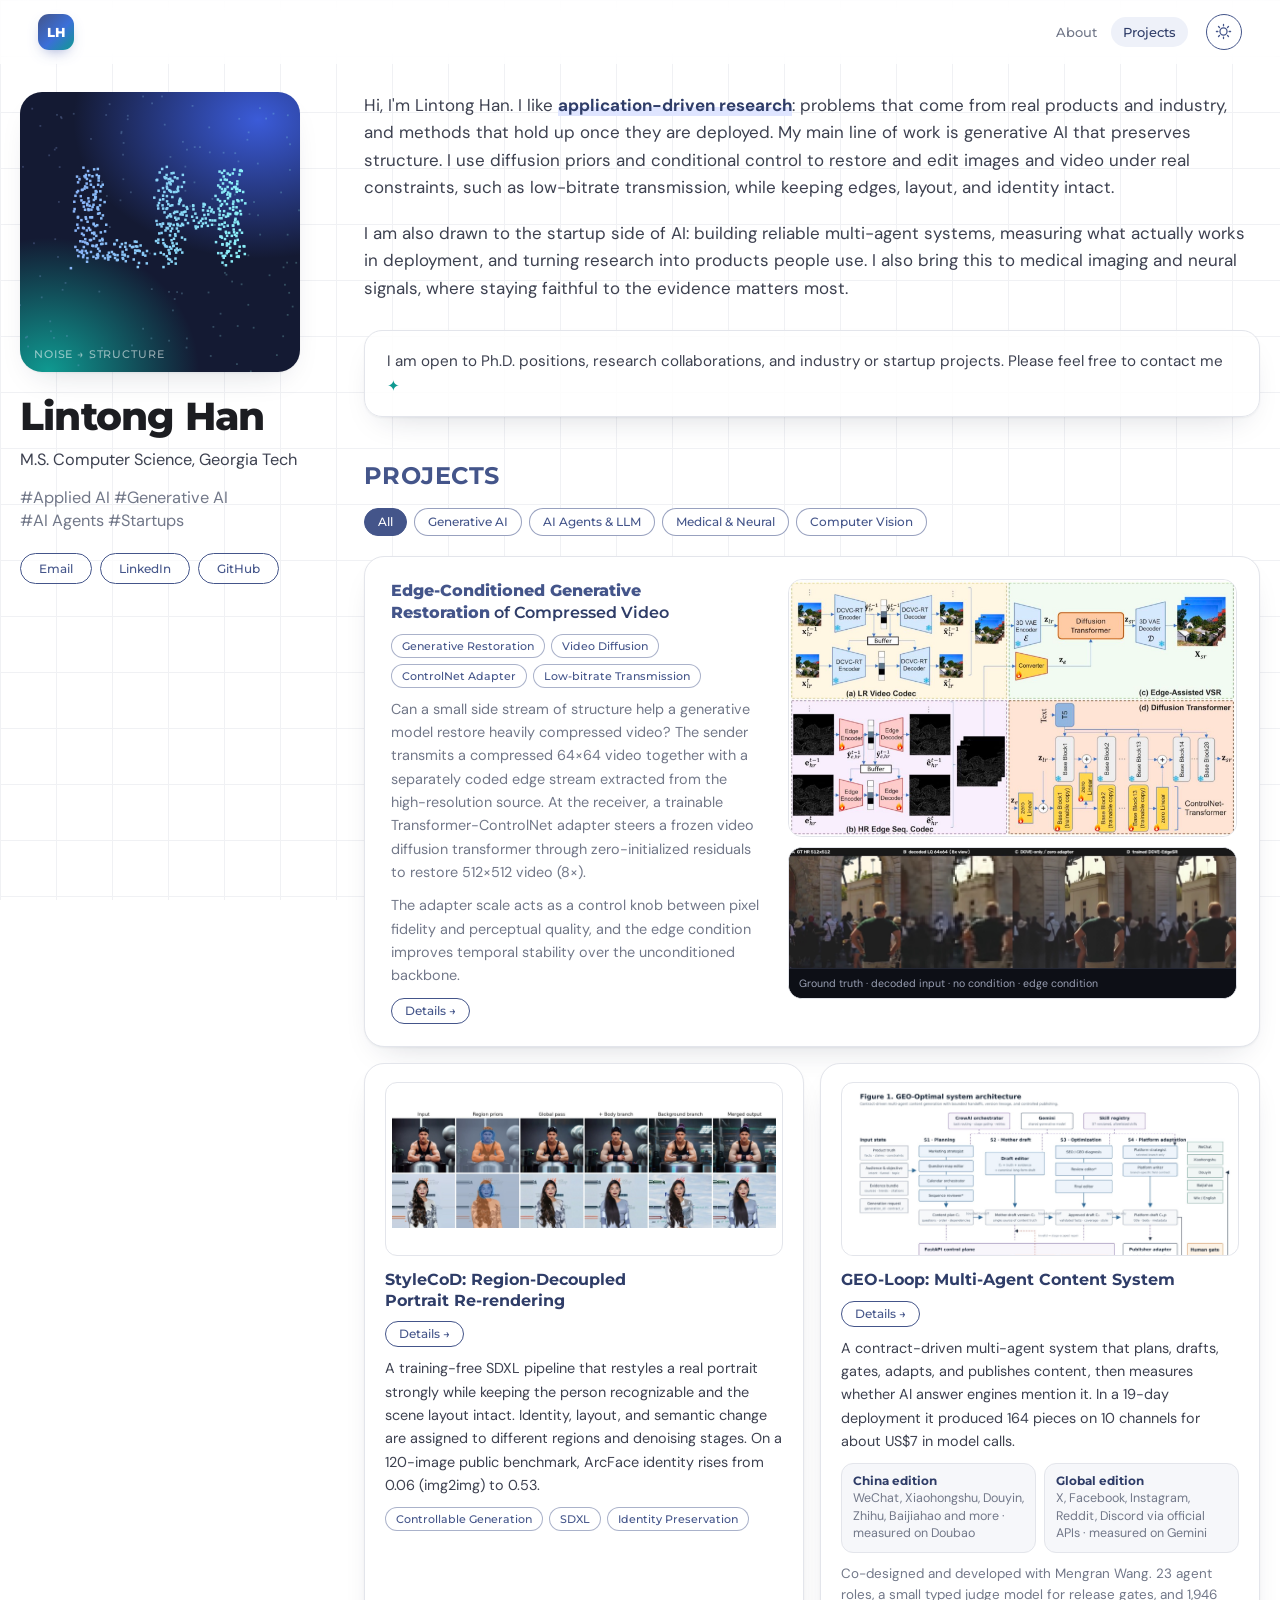
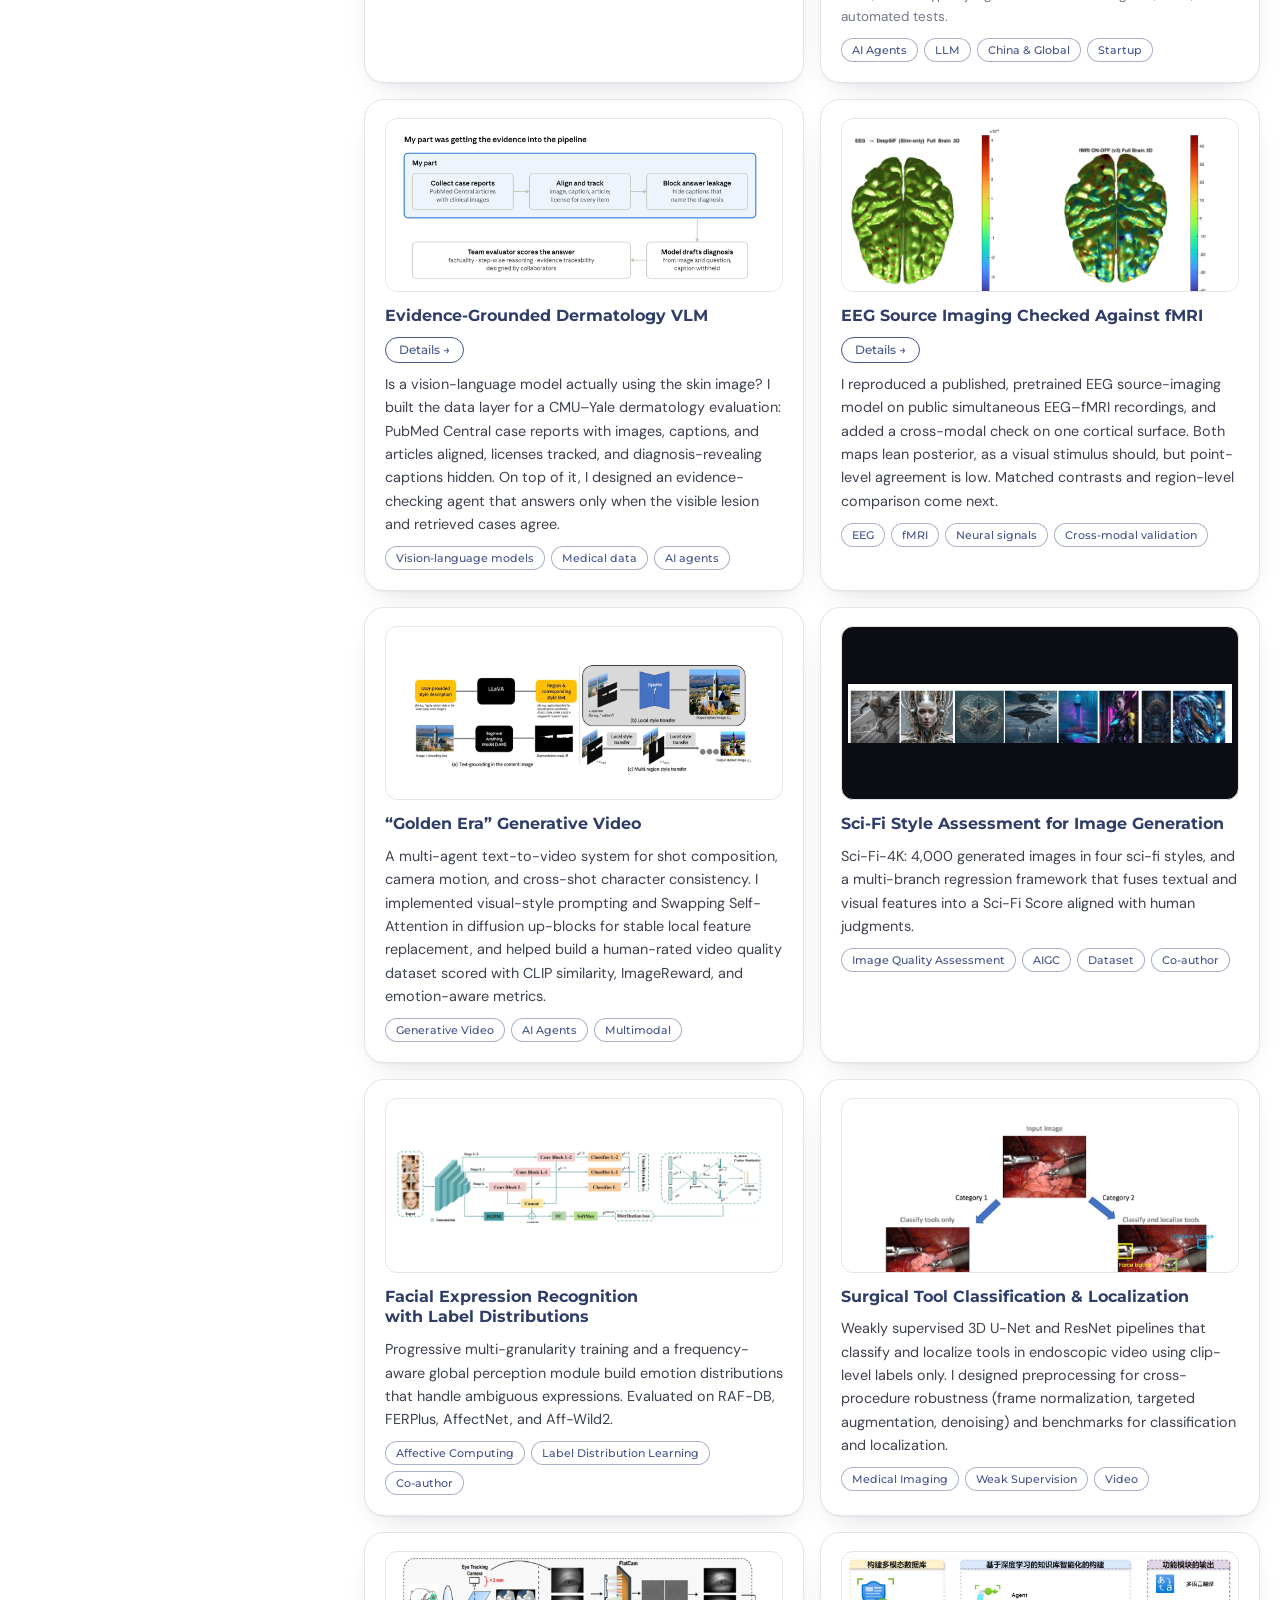
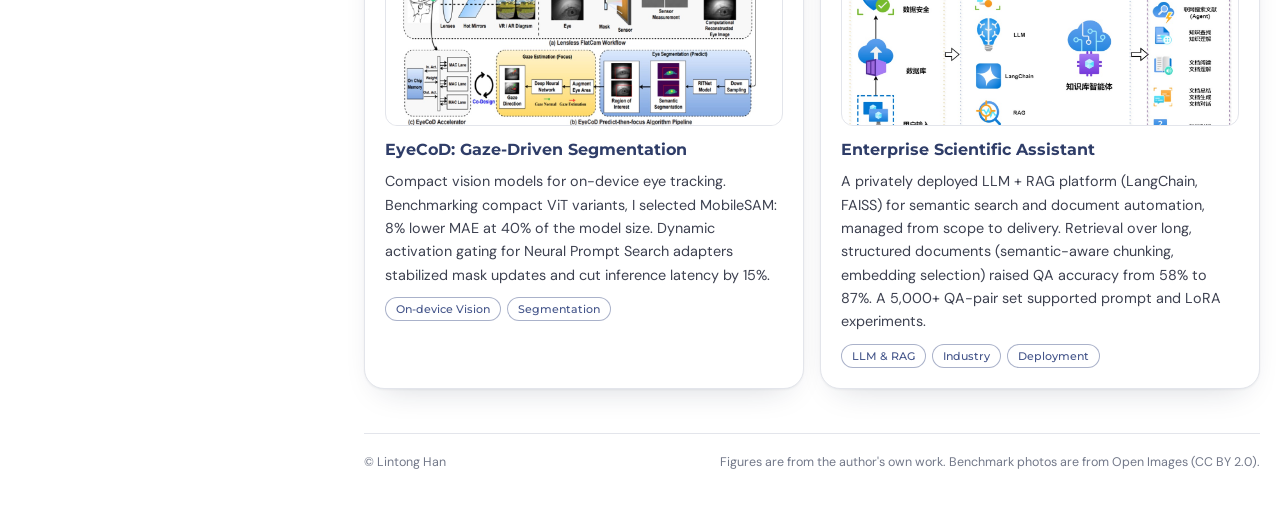
==== commit 24231a83: "Update" ====
--- a/index.html
+++ b/index.html
@@ -3,9 +3,9 @@
 <head>
 <meta charset="utf-8">
 <meta name="viewport" content="width=device-width, initial-scale=1, viewport-fit=cover">
-<title>Lintong Han · Research</title>
+<title>Lintong Han</title>
 <meta name="description" content="Lintong Han: generative AI that preserves structure, covering image and video restoration, controllable diffusion, medical imaging, and reliable agentic systems.">
-<meta property="og:title" content="Lintong Han · Research">
+<meta property="og:title" content="Lintong Han">
 <meta property="og:description" content="Generative AI that preserves structure: restoration, controllable diffusion, medical imaging, reliable agents.">
 <meta property="og:type" content="website">
 <link rel="icon" href="assets/img/favicon.svg" type="image/svg+xml">
@@ -21,9 +21,8 @@
 <header class="topbar">
   <a class="logo" href="#top" aria-label="Home"><span>LH</span></a>
   <nav aria-label="Sections">
-    <a href="#research">Research</a>
+    <a href="#about">About</a>
     <a href="#projects">Projects</a>
-    <a href="#manuscripts">Manuscripts</a>
   </nav>
   <button class="theme" id="theme" type="button" aria-label="Toggle dark mode">
     <svg viewBox="0 0 24 24" width="17" height="17" aria-hidden="true"><path class="sun" d="M12 4V2m0 20v-2m8-8h2M2 12h2m13.66-5.66 1.41-1.41M4.93 19.07l1.41-1.41m0-11.32L4.93 4.93m14.14 14.14-1.41-1.41M12 7a5 5 0 1 0 0 10 5 5 0 0 0 0-10Z" fill="none" stroke="currentColor" stroke-width="1.8" stroke-linecap="round"/><path class="moon" d="M20 14.5A8 8 0 0 1 9.5 4a8 8 0 1 0 10.5 10.5Z" fill="none" stroke="currentColor" stroke-width="1.8" stroke-linejoin="round"/></svg>
@@ -51,158 +50,101 @@
   <!-- ========== MAIN ========== -->
   <main id="main" class="main">
 
-    <section class="intro">
+    <section class="intro" id="about">
       <p>Hi, I'm Lintong Han. I like <span class="hl">application-driven research</span>: problems that come from real products and industry, and methods that hold up once they are deployed. My main line of work is generative AI that preserves structure. I use diffusion priors and conditional control to restore and edit images and video under real constraints, such as low-bitrate transmission, while keeping edges, layout, and identity intact.</p>
       <p>I am also drawn to the startup side of AI: building reliable multi-agent systems, measuring what actually works in deployment, and turning research into products people use. I also bring this to medical imaging and neural signals, where staying faithful to the evidence matters most.</p>
     </section>
 
     <div class="callout">I am open to Ph.D. positions, research collaborations, and industry or startup projects. Please feel free to contact me <span aria-hidden="true">✦</span></div>
 
-    <!-- ---------- RESEARCH ---------- -->
-    <section id="research" class="block">
-      <h2>Research</h2>
-      <article class="pub res">
+    <!-- ---------- PROJECTS ---------- -->
+    <section id="projects" class="block">
+      <h2>Projects</h2>
+      <div class="filters" role="group" aria-label="Filter projects" data-filter="projs">
+        <button type="button" class="chip on" data-tag="all">All</button>
+        <button type="button" class="chip" data-tag="gen">Generative AI</button>
+        <button type="button" class="chip" data-tag="agents">AI Agents &amp; LLM</button>
+        <button type="button" class="chip" data-tag="medical">Medical &amp; Neural</button>
+        <button type="button" class="chip" data-tag="vision">Computer Vision</button>
+      </div>
+      <div class="all-projects" id="projs">
+      <article class="pub res" data-tags="gen vision">
         <div class="pub-text">
           <h3><span class="key">Edge-Conditioned Generative Restoration</span> of Compressed Video</h3>
           <div class="tags"><span class="tag">Generative Restoration</span><span class="tag">Video Diffusion</span><span class="tag">ControlNet Adapter</span><span class="tag">Low-bitrate Transmission</span></div>
           <p class="desc">Can a small side stream of structure help a generative model restore heavily compressed video? The sender transmits a compressed 64×64 video together with a separately coded edge stream extracted from the high-resolution source. At the receiver, a trainable Transformer-ControlNet adapter steers a frozen video diffusion transformer through zero-initialized residuals to restore 512×512 video (8×).</p>
           <p class="desc">The adapter scale acts as a control knob between pixel fidelity and perceptual quality, and the edge condition improves temporal stability over the unconditioned backbone.</p>
-          <div class="links"><a class="pill sm" href="research/video-restoration/">Research page →</a></div>
+          <div class="links"><a class="pill sm" href="projects/video-restoration/">Details →</a></div>
         </div>
         <div class="res-media">
           <figure class="thumb"><img src="assets/img/dove-arch.jpg" alt="Dual-stream codec and frozen diffusion transformer with ControlNet-style adapter" width="1600" height="916" loading="lazy"></figure>
           <figure class="thumb dark"><img src="assets/img/dove-results-a.jpg" alt="Frames: ground truth, decoded low-resolution input, backbone without condition, with edge condition" width="1800" height="481" loading="lazy"><figcaption>Ground truth · decoded input · no condition · edge condition</figcaption></figure>
         </div>
       </article>
-
-      <div class="grid res-grid">
-        <article class="proj">
-          <figure class="pthumb"><img src="research/dermatology/media/my-part.png" alt="Collaborative dermatology evaluation pipeline with my data-layer part highlighted" width="1344" height="596" loading="lazy"></figure>
-          <div class="proj-head"><h3>Evidence-Grounded Dermatology VLM</h3></div>
-          <p>Is a vision-language model actually using the skin image? I built the data layer for a CMU–Yale dermatology evaluation: PubMed Central case reports with images, captions, and articles aligned, licenses tracked, and diagnosis-revealing captions hidden. On top of it, I designed an evidence-checking agent that answers only when the visible lesion and retrieved cases agree.</p>
-          <div class="tags"><span class="tag">Vision-language models</span><span class="tag">Medical data</span><span class="tag">AI agents</span></div>
-          <div class="links"><a class="pill sm" href="research/dermatology/">Research page →</a></div>
+      <div class="grid">
+        <article class="proj" data-tags="gen vision">
+          <figure class="pthumb"><img src="assets/img/stylecod-stages.jpg" alt="StyleCoD stage-by-stage outputs on two portraits" width="1800" height="551" loading="lazy"></figure>
+          <div class="proj-head"><h3>StyleCoD: Region-Decoupled Portrait Re-rendering</h3><a class="pill sm" href="projects/stylecod/">Details →</a></div>
+          <p>A training-free SDXL pipeline that restyles a real portrait strongly while keeping the person recognizable and the scene layout intact. Identity, layout, and semantic change are assigned to different regions and denoising stages. On a 120-image public benchmark, ArcFace identity rises from 0.06 (img2img) to 0.53.</p>
+          <div class="tags"><span class="tag">Controllable Generation</span><span class="tag">SDXL</span><span class="tag">Identity Preservation</span></div>
         </article>
-        <article class="proj">
-          <figure class="pthumb"><img src="research/eeg-fmri/media/brain-maps.jpg" alt="Cortical maps: EEG source estimate and fMRI ON minus OFF map" width="1800" height="862" loading="lazy"></figure>
-          <div class="proj-head"><h3>EEG Source Imaging Checked Against fMRI</h3></div>
-          <p>I reproduced a published, pretrained EEG source-imaging model on public simultaneous EEG–fMRI recordings, and added a cross-modal check on one cortical surface. Both maps lean posterior as a visual stimulus should, but point-level agreement is low, which points to matched contrasts and region-level comparison next.</p>
-          <div class="tags"><span class="tag">EEG</span><span class="tag">fMRI</span><span class="tag">Neural signals</span><span class="tag">Cross-modal validation</span></div>
-          <div class="links"><a class="pill sm" href="research/eeg-fmri/">Research page →</a></div>
-        </article>
-      </div>
-    </section>
-
-    <!-- ---------- PROJECTS ---------- -->
-    <section id="projects" class="block">
-      <h2>Project</h2>
-      <div class="filters" role="group" aria-label="Filter projects" data-filter="projs">
-        <button type="button" class="chip on" data-tag="all">All</button>
-        <button type="button" class="chip" data-tag="agents">AI Agents</button>
-        <button type="button" class="chip" data-tag="medical">Medical Imaging</button>
-        <button type="button" class="chip" data-tag="multimodal">Multimodal</button>
-        <button type="button" class="chip" data-tag="video">Generative Video</button>
-        <button type="button" class="chip" data-tag="llm">LLM &amp; RAG</button>
-        <button type="button" class="chip" data-tag="edge">On-device Vision</button>
-      </div>
-
-      <div class="grid" id="projs">
-        <article class="proj" data-tags="agents llm">
-          <figure class="pthumb"><img src="assets/img/geo-arch.jpg" alt="" width="1600" height="905" loading="lazy"></figure>
-          <div class="proj-head"><h3>GEO-Loop</h3><a class="pill sm" href="projects/geo-loop/">Project page</a></div>
-          <p>A contract-driven multi-agent system that plans, drafts, gates, adapts, and publishes content, then measures whether AI answer engines mention it. Typed handoffs and versioned contracts ensure a failed run never overwrites a validated output.</p>
+        <article class="proj" data-tags="agents">
+          <figure class="pthumb"><img src="assets/img/geo-arch.jpg" alt="GEO-Loop system architecture" width="1600" height="905" loading="lazy"></figure>
+          <div class="proj-head"><h3>GEO-Loop: Multi-Agent Content System</h3><a class="pill sm" href="projects/geo-loop/">Details →</a></div>
+          <p>A contract-driven multi-agent system that plans, drafts, gates, adapts, and publishes content, then measures whether AI answer engines mention it. In a 19-day deployment it produced 164 pieces on 10 channels for about US$7 in model calls.</p>
           <div class="eds"><div class="ed-mini"><b>China edition</b><span>WeChat, Xiaohongshu, Douyin, Zhihu, Baijiahao and more · measured on Doubao</span></div><div class="ed-mini"><b>Global edition</b><span>X, Facebook, Instagram, Reddit, Discord via official APIs · measured on Gemini</span></div></div>
           <p class="with">Co-designed and developed with Mengran Wang. 23 agent roles, a small typed judge model for release gates, and 1,946 automated tests.</p>
           <div class="tags"><span class="tag">AI Agents</span><span class="tag">LLM</span><span class="tag">China &amp; Global</span><span class="tag">Startup</span></div>
         </article>
-
-        <article class="proj" data-tags="medical video">
-          <figure class="pthumb"><img src="assets/img/surgical.jpg" alt="" width="1100" height="562" loading="lazy"></figure>
+        <article class="proj" data-tags="medical agents">
+          <figure class="pthumb"><img src="projects/dermatology/media/my-part.png" alt="Collaborative dermatology evaluation pipeline with my data-layer part highlighted" width="1344" height="596" loading="lazy"></figure>
+          <div class="proj-head"><h3>Evidence-Grounded Dermatology VLM</h3><a class="pill sm" href="projects/dermatology/">Details →</a></div>
+          <p>Is a vision-language model actually using the skin image? I built the data layer for a CMU–Yale dermatology evaluation: PubMed Central case reports with images, captions, and articles aligned, licenses tracked, and diagnosis-revealing captions hidden. On top of it, I designed an evidence-checking agent that answers only when the visible lesion and retrieved cases agree.</p>
+          <div class="tags"><span class="tag">Vision-language models</span><span class="tag">Medical data</span><span class="tag">AI agents</span></div>
+        </article>
+        <article class="proj" data-tags="medical">
+          <figure class="pthumb"><img src="projects/eeg-fmri/media/brain-maps.jpg" alt="Cortical maps: EEG source estimate and fMRI ON minus OFF map" width="1800" height="862" loading="lazy"></figure>
+          <div class="proj-head"><h3>EEG Source Imaging Checked Against fMRI</h3><a class="pill sm" href="projects/eeg-fmri/">Details →</a></div>
+          <p>I reproduced a published, pretrained EEG source-imaging model on public simultaneous EEG–fMRI recordings, and added a cross-modal check on one cortical surface. Both maps lean posterior, as a visual stimulus should, but point-level agreement is low. Matched contrasts and region-level comparison come next.</p>
+          <div class="tags"><span class="tag">EEG</span><span class="tag">fMRI</span><span class="tag">Neural signals</span><span class="tag">Cross-modal validation</span></div>
+        </article>
+        <article class="proj" data-tags="gen agents">
+          <figure class="pthumb"><img src="assets/img/goldenera.jpg" alt="Golden Era: text grounding and multi-region style transfer" width="1200" height="411" loading="lazy"></figure>
+          <div class="proj-head"><h3>“Golden Era” Generative Video</h3></div>
+          <p>A multi-agent text-to-video system for shot composition, camera motion, and cross-shot character consistency. I implemented visual-style prompting and Swapping Self-Attention in diffusion up-blocks for stable local feature replacement, and helped build a human-rated video quality dataset scored with CLIP similarity, ImageReward, and emotion-aware metrics.</p>
+          <div class="tags"><span class="tag">Generative Video</span><span class="tag">AI Agents</span><span class="tag">Multimodal</span></div>
+        </article>
+        <article class="proj" data-tags="gen vision">
+          <figure class="pthumb dark"><img src="assets/img/scifi-samples.jpg" alt="Sample images from Sci-Fi-4K across four sci-fi styles" width="1163" height="177" loading="lazy"></figure>
+          <div class="proj-head"><h3>Sci-Fi Style Assessment for Image Generation</h3></div>
+          <p>Sci-Fi-4K: 4,000 generated images in four sci-fi styles, and a multi-branch regression framework that fuses textual and visual features into a Sci-Fi Score aligned with human judgments.</p>
+          <div class="tags"><span class="tag">Image Quality Assessment</span><span class="tag">AIGC</span><span class="tag">Dataset</span><span class="tag">Co-author</span></div>
+        </article>
+        <article class="proj" data-tags="vision">
+          <figure class="pthumb"><img src="assets/img/ldl-framework.jpg" alt="Framework: multi-stage backbone, classifiers, frequency-aware module, distribution loss" width="1680" height="330" loading="lazy"></figure>
+          <div class="proj-head"><h3>Facial Expression Recognition with Label Distributions</h3></div>
+          <p>Progressive multi-granularity training and a frequency-aware global perception module build emotion distributions that handle ambiguous expressions. Evaluated on RAF-DB, FERPlus, AffectNet, and Aff-Wild2.</p>
+          <div class="tags"><span class="tag">Affective Computing</span><span class="tag">Label Distribution Learning</span><span class="tag">Co-author</span></div>
+        </article>
+        <article class="proj" data-tags="medical vision">
+          <figure class="pthumb"><img src="assets/img/surgical.jpg" alt="Surgical tool classification versus classification plus localization" width="1100" height="562" loading="lazy"></figure>
           <div class="proj-head"><h3>Surgical Tool Classification &amp; Localization</h3></div>
           <p>Weakly supervised 3D U-Net and ResNet pipelines that classify and localize tools in endoscopic video using clip-level labels only. I designed preprocessing for cross-procedure robustness (frame normalization, targeted augmentation, denoising) and benchmarks for classification and localization.</p>
           <div class="tags"><span class="tag">Medical Imaging</span><span class="tag">Weak Supervision</span><span class="tag">Video</span></div>
         </article>
-
-        <article class="proj" data-tags="video agents multimodal">
-          <figure class="pthumb"><img src="assets/img/goldenera.jpg" alt="" width="1200" height="411" loading="lazy"></figure>
-          <div class="proj-head"><h3>“Golden Era” Generative Video</h3></div>
-          <p>A multi-agent text-to-video system for shot composition, camera motion, and cross-shot character consistency. I implemented visual-style prompting and Swapping Self-Attention in diffusion up-blocks for stable local feature replacement, and helped build a human-rated video quality dataset scored with CLIP similarity, ImageReward, and emotion-aware metrics.</p>
-          <div class="tags"><span class="tag">Generative Video</span><span class="tag">AI Agents</span><span class="tag">Multimodal</span></div>
-        </article>
-
-        <article class="proj" data-tags="edge">
-          <figure class="pthumb"><img src="assets/img/eyecod.jpg" alt="" width="1200" height="551" loading="lazy"></figure>
+        <article class="proj" data-tags="vision">
+          <figure class="pthumb"><img src="assets/img/eyecod.jpg" alt="EyeCoD gaze-driven segmentation pipeline" width="1200" height="551" loading="lazy"></figure>
           <div class="proj-head"><h3>EyeCoD: Gaze-Driven Segmentation</h3></div>
           <p>Compact vision models for on-device eye tracking. Benchmarking compact ViT variants, I selected MobileSAM: 8% lower MAE at 40% of the model size. Dynamic activation gating for Neural Prompt Search adapters stabilized mask updates and cut inference latency by 15%.</p>
           <div class="tags"><span class="tag">On-device Vision</span><span class="tag">Segmentation</span></div>
         </article>
-
-        <article class="proj" data-tags="llm">
-          <figure class="pthumb"><img src="assets/img/rag.jpg" alt="" width="1400" height="860" loading="lazy"></figure>
+        <article class="proj" data-tags="agents">
+          <figure class="pthumb"><img src="assets/img/rag.jpg" alt="Enterprise LLM and RAG knowledge platform architecture" width="1400" height="860" loading="lazy"></figure>
           <div class="proj-head"><h3>Enterprise Scientific Assistant</h3></div>
           <p>A privately deployed LLM + RAG platform (LangChain, FAISS) for semantic search and document automation, managed from scope to delivery. Retrieval over long, structured documents (semantic-aware chunking, embedding selection) raised QA accuracy from 58% to 87%. A 5,000+ QA-pair set supported prompt and LoRA experiments.</p>
           <div class="tags"><span class="tag">LLM &amp; RAG</span><span class="tag">Industry</span><span class="tag">Deployment</span></div>
         </article>
       </div>
-    </section>
-
-    <!-- ---------- MANUSCRIPTS ---------- -->
-    <section id="manuscripts" class="block">
-      <h2>Manuscripts</h2>
-      <p class="sub">† denotes the corresponding author</p>
-      <div class="filters" role="group" aria-label="Filter manuscripts" data-filter="pubs">
-        <button type="button" class="chip on" data-tag="all">All</button>
-        <button type="button" class="chip" data-tag="control">Controllable Generation</button>
-        <button type="button" class="chip" data-tag="diffusion">Diffusion Models</button>
-        <button type="button" class="chip" data-tag="affective">Affective Computing</button>
-        <button type="button" class="chip" data-tag="iqa">Image Quality Assessment</button>
-        <button type="button" class="chip" data-tag="agents">AI Agents</button>
-      </div>
-
-      <div class="list" id="pubs">
-
-        <article class="pub" data-tags="control diffusion">
-          <div class="pub-text">
-            <h3><span class="key">StyleCoD:</span> Training-Free, Region-Decoupled Style Re-rendering of Portraits with Face-Priority Identity Preservation</h3>
-            <p class="authors"><b>Lintong Han</b>, Yushen Wei, Lifang Zhou†</p>
-            <div class="tags"><span class="tag strong">First author</span><span class="tag">Controllable Generation</span><span class="tag">SDXL</span><span class="tag">Identity Preservation</span></div>
-            <p class="desc">Identity, layout, and semantic change are assigned to different regions and stages. On a 120-image public benchmark, ArcFace identity rises from 0.06 (img2img) to 0.53 while the scene layout is kept.</p>
-            <div class="links"><a class="pill sm" href="research/stylecod/">Project page →</a></div>
-          </div>
-          <figure class="thumb"><img src="assets/img/stylecod-stages.jpg" alt="StyleCoD intermediate results from input to merged output" width="1800" height="551" loading="lazy"><figcaption>Photos: Open Images, CC BY 2.0 (D. Eltjes; Canadian Film Centre)</figcaption></figure>
-        </article>
-
-        <article class="pub" data-tags="affective">
-          <div class="pub-text">
-            <h3><span class="key">Label Distribution Learning</span> for Facial Expression Recognition Based on Multi-Granularity Perception</h3>
-            <p class="authors">Lifang Zhou†, Pengjun Xiang, Haoyu Wang, Weisheng Li, <b>Lintong Han</b>, Jun Hu</p>
-            <div class="tags"><span class="tag">Affective Computing</span><span class="tag">Label Distribution Learning</span><span class="tag">Frequency Features</span></div>
-            <p class="desc">Progressive multi-granularity training and a frequency-aware global perception module build emotion distributions that handle ambiguous expressions. Evaluated on RAF-DB, FERPlus, AffectNet, and Aff-Wild2.</p>
-          </div>
-          <figure class="thumb"><img src="assets/img/ldl-framework.jpg" alt="GPLDL framework: multi-stage backbone, conv blocks, classifiers, FGPM, and distribution loss" width="1680" height="330" loading="lazy"></figure>
-        </article>
-
-        <article class="pub" data-tags="iqa diffusion">
-          <div class="pub-text">
-            <h3><span class="key">A Multi-Branch Style Assessment</span> for Science Fiction Image Generation</h3>
-            <p class="authors"><b>Lintong Han</b> and collaborators</p>
-            <div class="tags"><span class="tag">Image Quality Assessment</span><span class="tag">AIGC</span><span class="tag">Dataset</span></div>
-            <p class="desc">Sci-Fi-4K: 4,000 generated images in four sci-fi styles, and a regression framework that fuses textual and visual features into a Sci-Fi Score aligned with human judgments.</p>
-          </div>
-          <figure class="thumb dark"><img src="assets/img/scifi-samples.jpg" alt="Sample images from Sci-Fi-4K across biomechanical, interstellar, cyberpunk, and virtual-reality styles" width="1163" height="177" loading="lazy"></figure>
-        </article>
-
-        <article class="pub" data-tags="agents">
-          <div class="pub-text">
-            <h3><span class="key">Generative Engine Optimization Beyond the Document:</span> A Deployment Report on a Multi-Agent Content and Publishing System</h3>
-            <p class="authors"><b>Lintong Han</b>, Mengran Wang</p>
-            <div class="tags"><span class="tag strong">First author</span><span class="tag">AI Agents</span><span class="tag">GEO</span><span class="tag">Deployment Study</span></div>
-            <p class="desc">An eight-stage loop from measurement to verification, run for 19 days: 164 pieces on 10 channels for about US$7 in model calls.</p>
-            <div class="links"><a class="pill sm" href="projects/geo-loop/">Project page</a></div>
-          </div>
-          <figure class="thumb"><img src="assets/img/geo-arch.jpg" alt="GEO-Optimal system architecture" width="1600" height="905" loading="lazy"></figure>
-        </article>
-
       </div>
     </section>
 
--- a/assets/css/style.css
+++ b/assets/css/style.css
@@ -188,3 +188,6 @@
 .ed-mini b { font: 700 .76rem var(--head); color: var(--navy-ink); }
 .ed-mini span { font-size: .78rem; color: var(--muted); line-height: 1.4; }
 @media (max-width: 520px) { .eds { grid-template-columns: 1fr; } }
+
+/* single Projects section: featured card above the grid */
+.all-projects { display: grid; gap: 16px; }
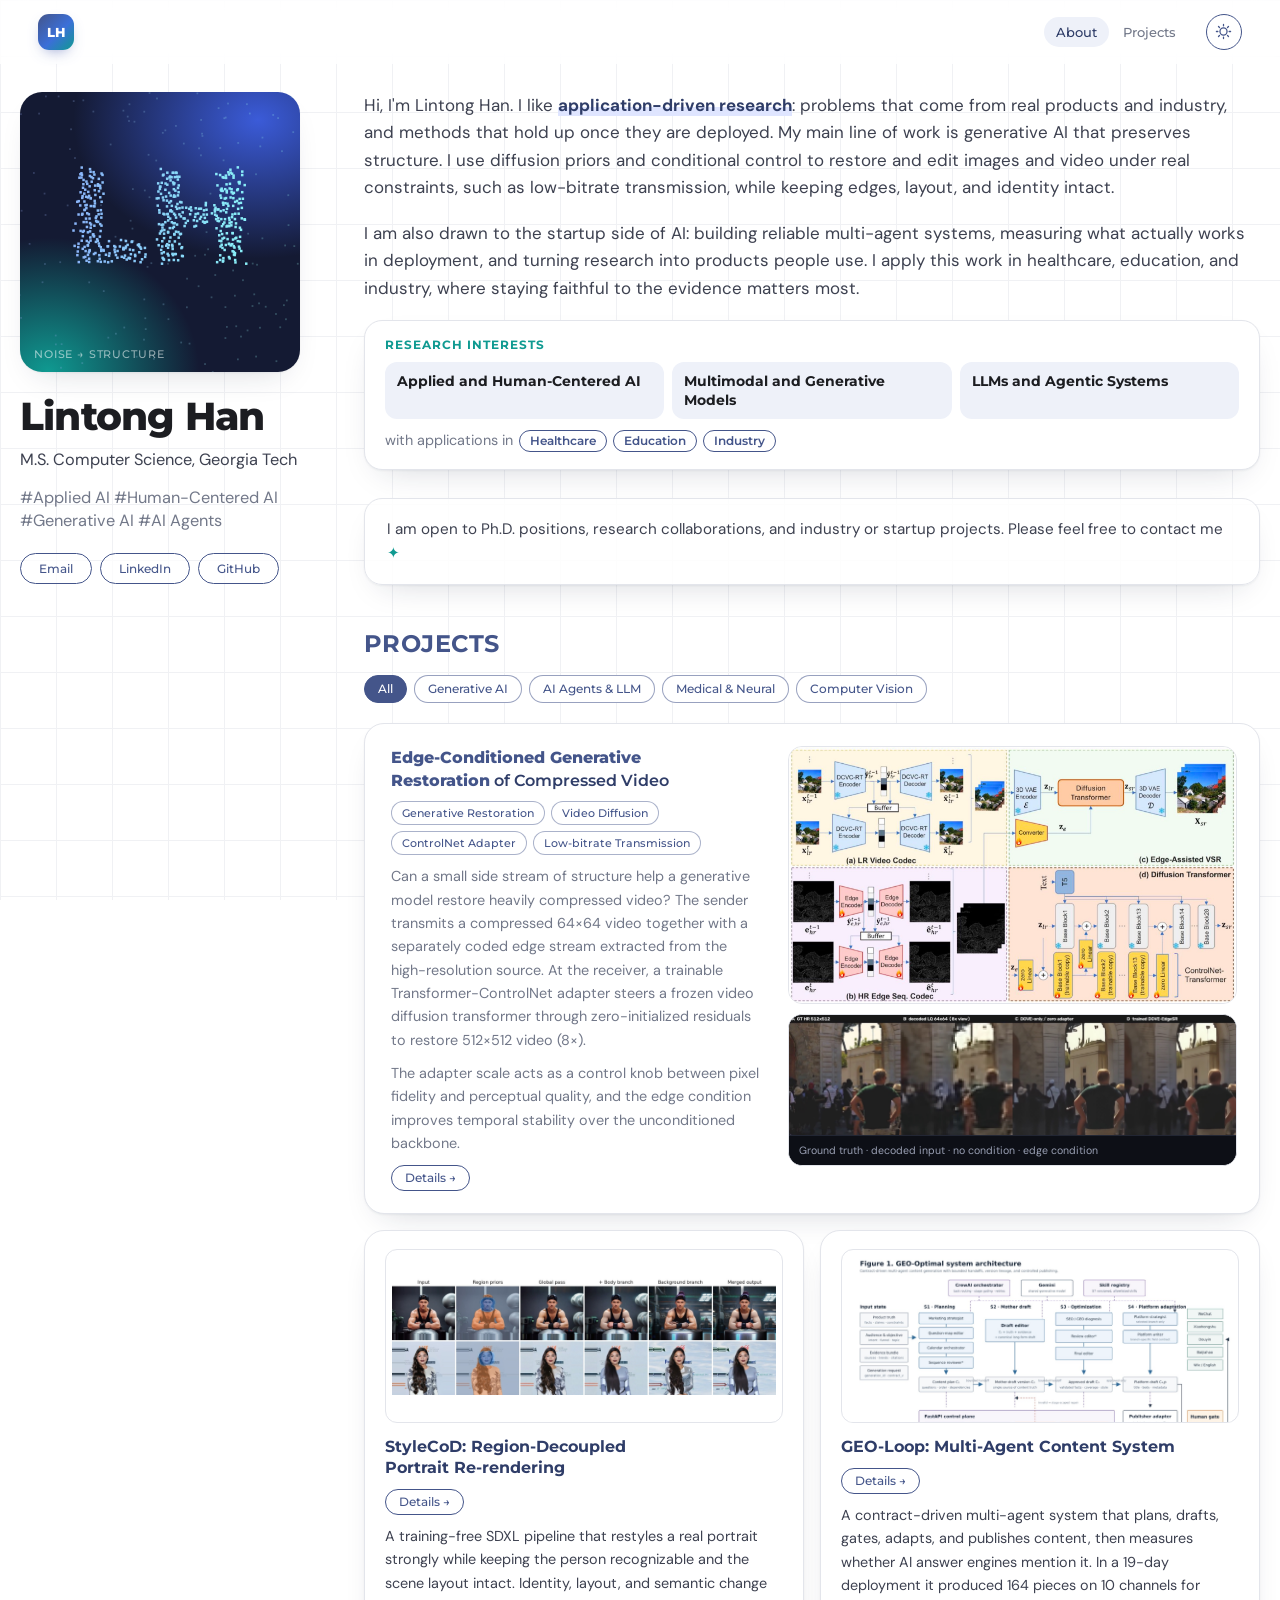
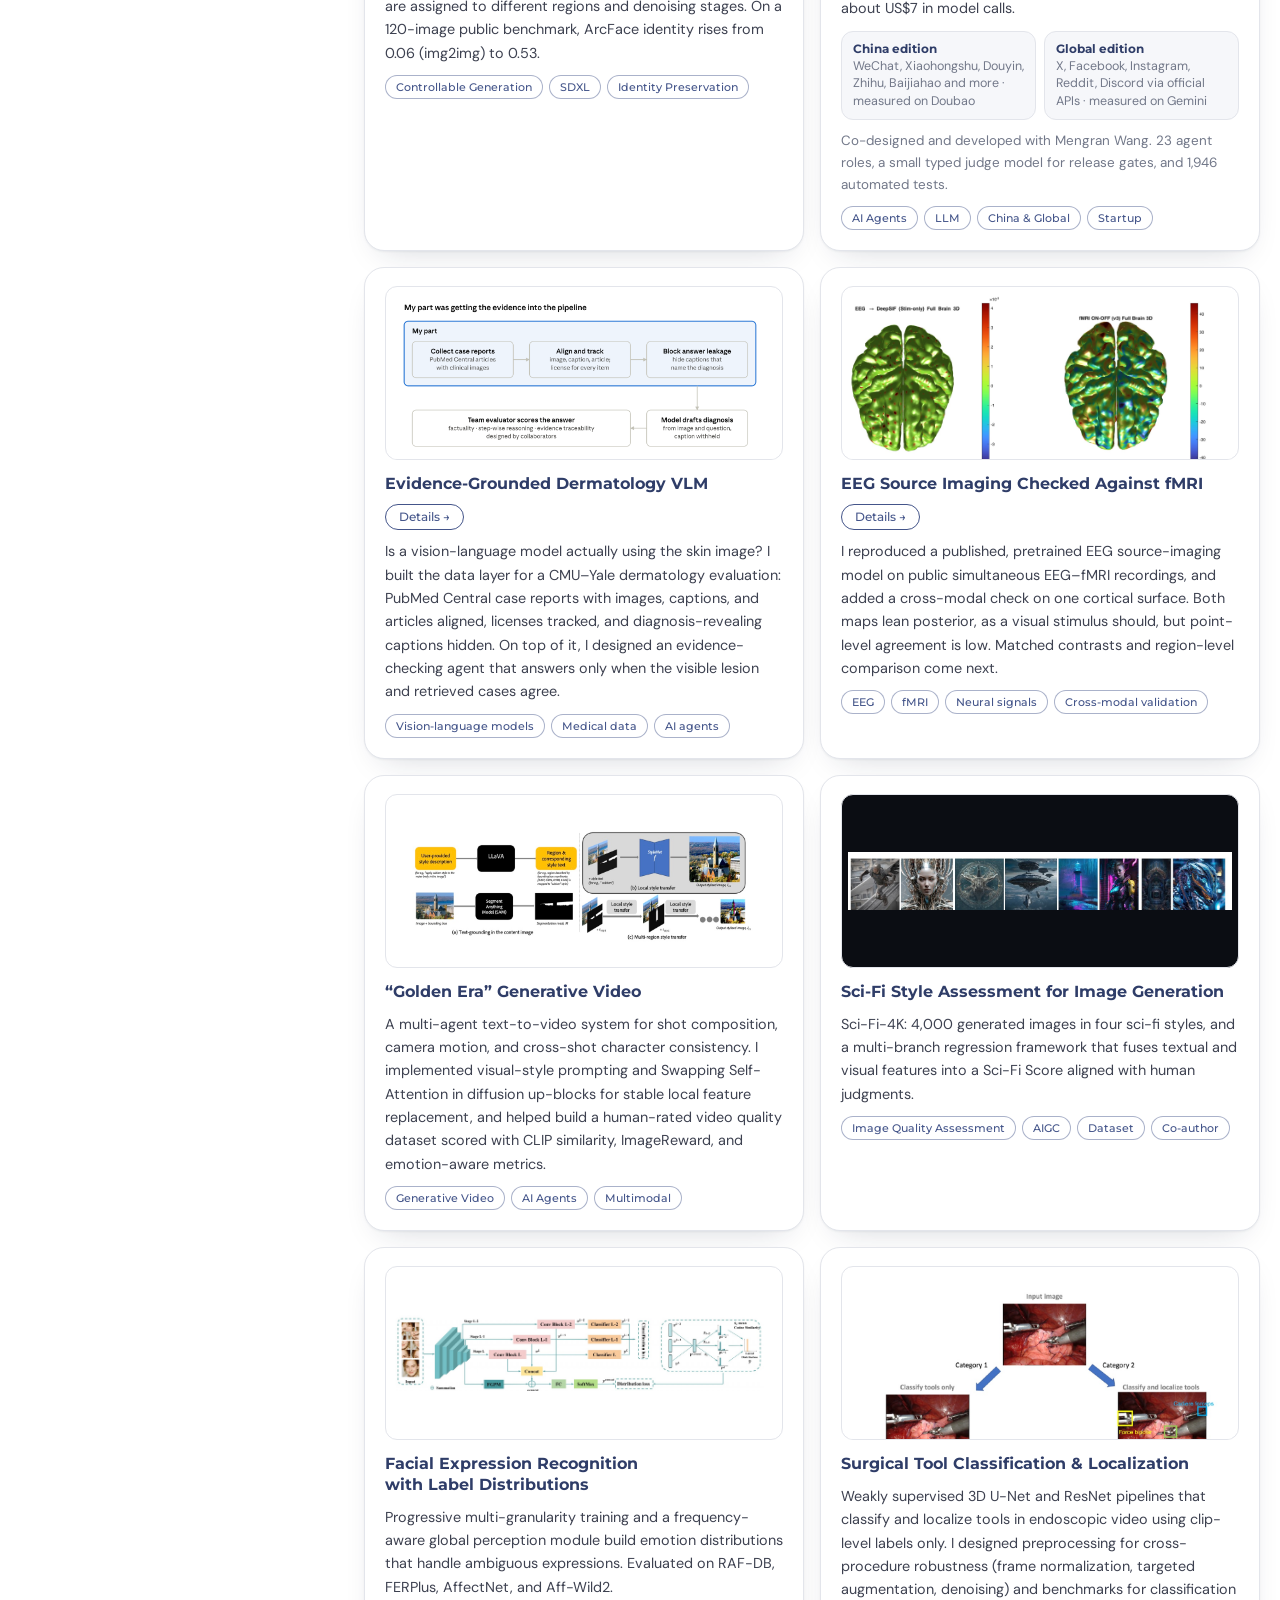
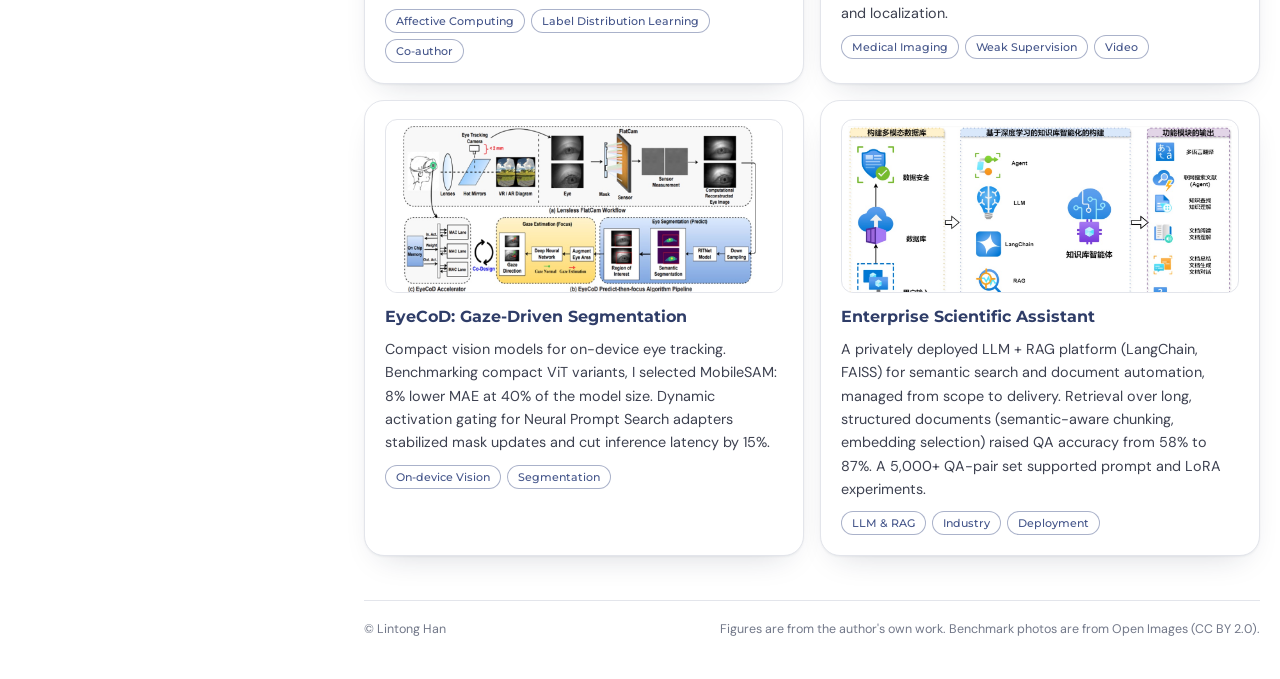
==== commit 2bdc7d20: "Update" ====
--- a/index.html
+++ b/index.html
@@ -4,9 +4,9 @@
 <meta charset="utf-8">
 <meta name="viewport" content="width=device-width, initial-scale=1, viewport-fit=cover">
 <title>Lintong Han</title>
-<meta name="description" content="Lintong Han: generative AI that preserves structure, covering image and video restoration, controllable diffusion, medical imaging, and reliable agentic systems.">
+<meta name="description" content="Lintong Han: applied and human-centered AI; multimodal and generative models; LLMs and agentic systems, with applications in healthcare, education, and industry.">
 <meta property="og:title" content="Lintong Han">
-<meta property="og:description" content="Generative AI that preserves structure: restoration, controllable diffusion, medical imaging, reliable agents.">
+<meta property="og:description" content="Applied and human-centered AI; multimodal and generative models; LLMs and agentic systems for healthcare, education, and industry.">
 <meta property="og:type" content="website">
 <link rel="icon" href="assets/img/favicon.svg" type="image/svg+xml">
 <link rel="preconnect" href="https://fonts.googleapis.com">
@@ -39,7 +39,7 @@
     </div>
     <h1>Lintong Han</h1>
     <p class="degree">M.S. Computer Science, Georgia Tech</p>
-    <p class="hashtags">#Applied&nbsp;AI #Generative&nbsp;AI<br>#AI&nbsp;Agents #Startups</p>
+    <p class="hashtags">#Applied&nbsp;AI #Human-Centered&nbsp;AI<br>#Generative&nbsp;AI #AI&nbsp;Agents</p>
     <div class="side-links">
       <a class="pill" href="mailto:lhan63@outlook.com">Email</a>
       <a class="pill" href="https://www.linkedin.com/in/hlt404" target="_blank" rel="noopener">LinkedIn</a>
@@ -52,7 +52,16 @@
 
     <section class="intro" id="about">
       <p>Hi, I'm Lintong Han. I like <span class="hl">application-driven research</span>: problems that come from real products and industry, and methods that hold up once they are deployed. My main line of work is generative AI that preserves structure. I use diffusion priors and conditional control to restore and edit images and video under real constraints, such as low-bitrate transmission, while keeping edges, layout, and identity intact.</p>
-      <p>I am also drawn to the startup side of AI: building reliable multi-agent systems, measuring what actually works in deployment, and turning research into products people use. I also bring this to medical imaging and neural signals, where staying faithful to the evidence matters most.</p>
+      <p>I am also drawn to the startup side of AI: building reliable multi-agent systems, measuring what actually works in deployment, and turning research into products people use. I apply this work in healthcare, education, and industry, where staying faithful to the evidence matters most.</p>
+      <div class="interests">
+        <h2>Research Interests</h2>
+        <ul>
+          <li><b>Applied and Human-Centered AI</b></li>
+          <li><b>Multimodal and Generative Models</b></li>
+          <li><b>LLMs and Agentic Systems</b></li>
+        </ul>
+        <p>with applications in <span>Healthcare</span><span>Education</span><span>Industry</span></p>
+      </div>
     </section>
 
     <div class="callout">I am open to Ph.D. positions, research collaborations, and industry or startup projects. Please feel free to contact me <span aria-hidden="true">✦</span></div>
--- a/assets/css/style.css
+++ b/assets/css/style.css
@@ -191,3 +191,13 @@
 
 /* single Projects section: featured card above the grid */
 .all-projects { display: grid; gap: 16px; }
+
+/* research interests block inside the intro */
+.interests { display: grid; gap: 10px; background: var(--surface); border: .5px solid var(--line); border-radius: 18px; padding: 16px 20px; box-shadow: var(--shadow); }
+.interests h2 { font: 700 .78rem var(--head); text-transform: uppercase; letter-spacing: .08em; color: var(--teal); }
+.interests ul { list-style: none; margin: 0; padding: 0; display: grid; grid-template-columns: repeat(3, minmax(0, 1fr)); gap: 8px; }
+.interests li { background: var(--navy-soft); border-radius: 12px; padding: 10px 12px; font: 600 .86rem/1.35 var(--head); color: var(--navy-ink); }
+.interests li b { font-weight: 700; }
+.interests p { font-size: .9rem; color: var(--muted); display: flex; flex-wrap: wrap; align-items: center; gap: 6px; }
+.interests p span { font: 600 .74rem var(--head); color: var(--navy); border: .5px solid var(--navy); border-radius: 999px; padding: 3px 10px; }
+@media (max-width: 680px) { .interests ul { grid-template-columns: minmax(0, 1fr); } }
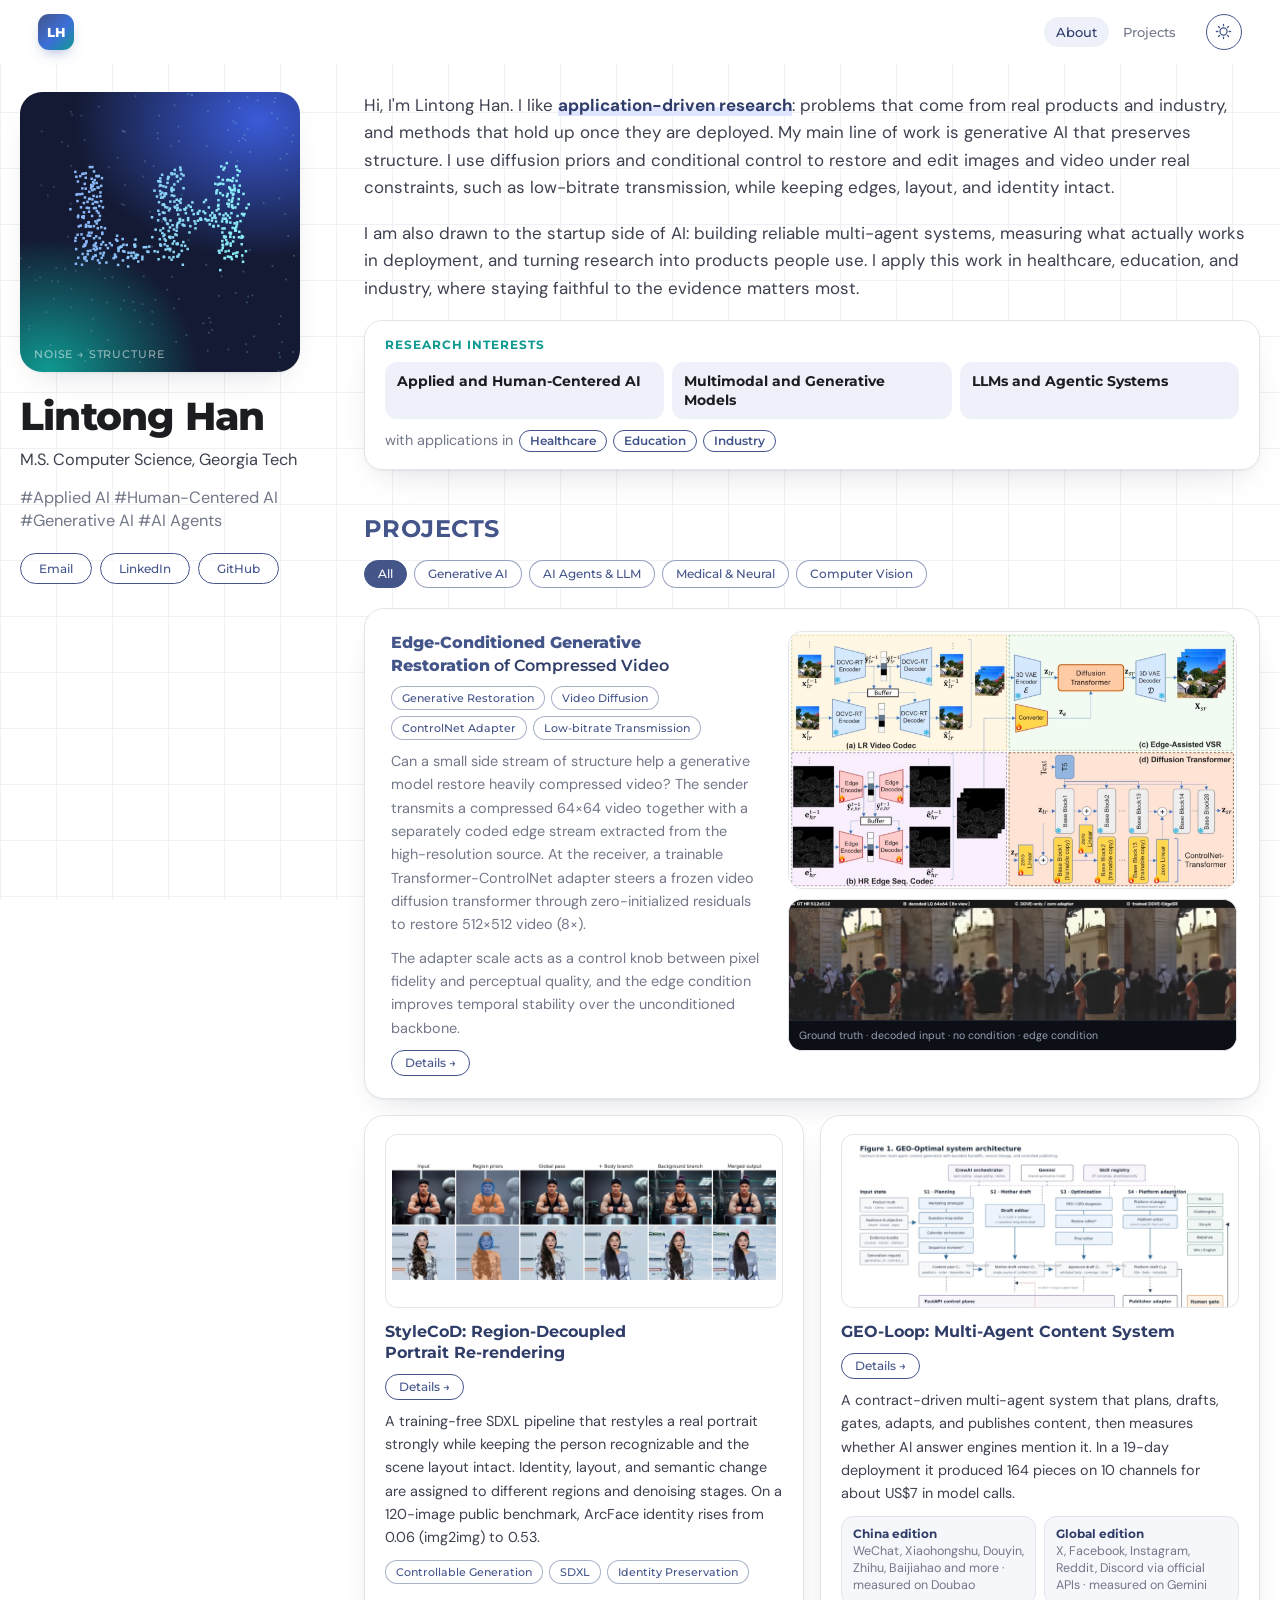
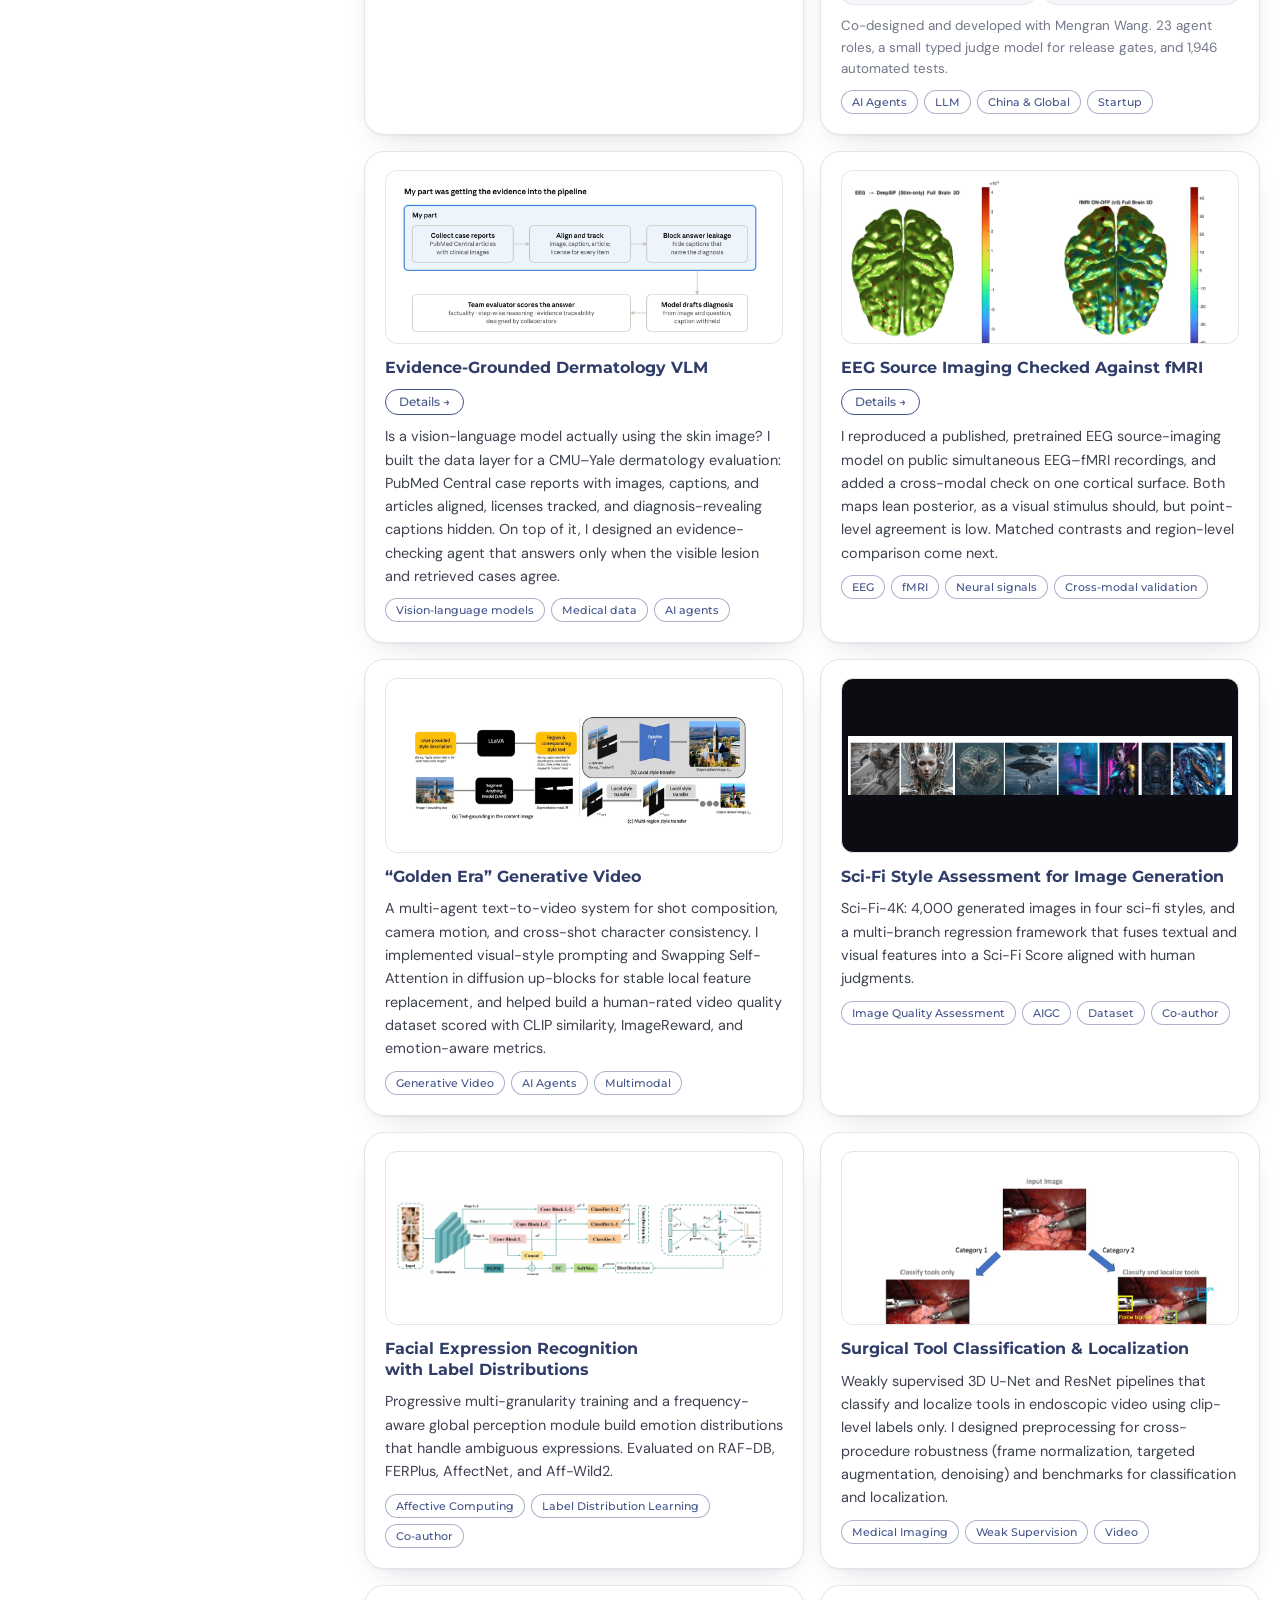
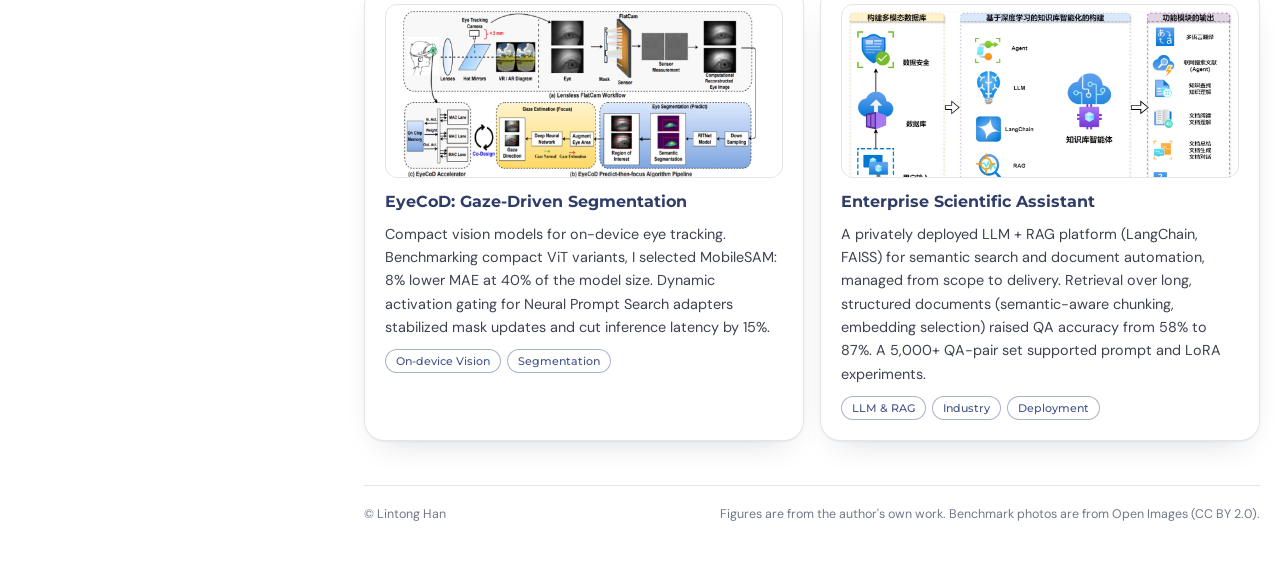
==== commit 70217c47: "Update" ====
--- a/index.html
+++ b/index.html
@@ -64,7 +64,6 @@
       </div>
     </section>
 
-    <div class="callout">I am open to Ph.D. positions, research collaborations, and industry or startup projects. Please feel free to contact me <span aria-hidden="true">✦</span></div>
 
     <!-- ---------- PROJECTS ---------- -->
     <section id="projects" class="block">
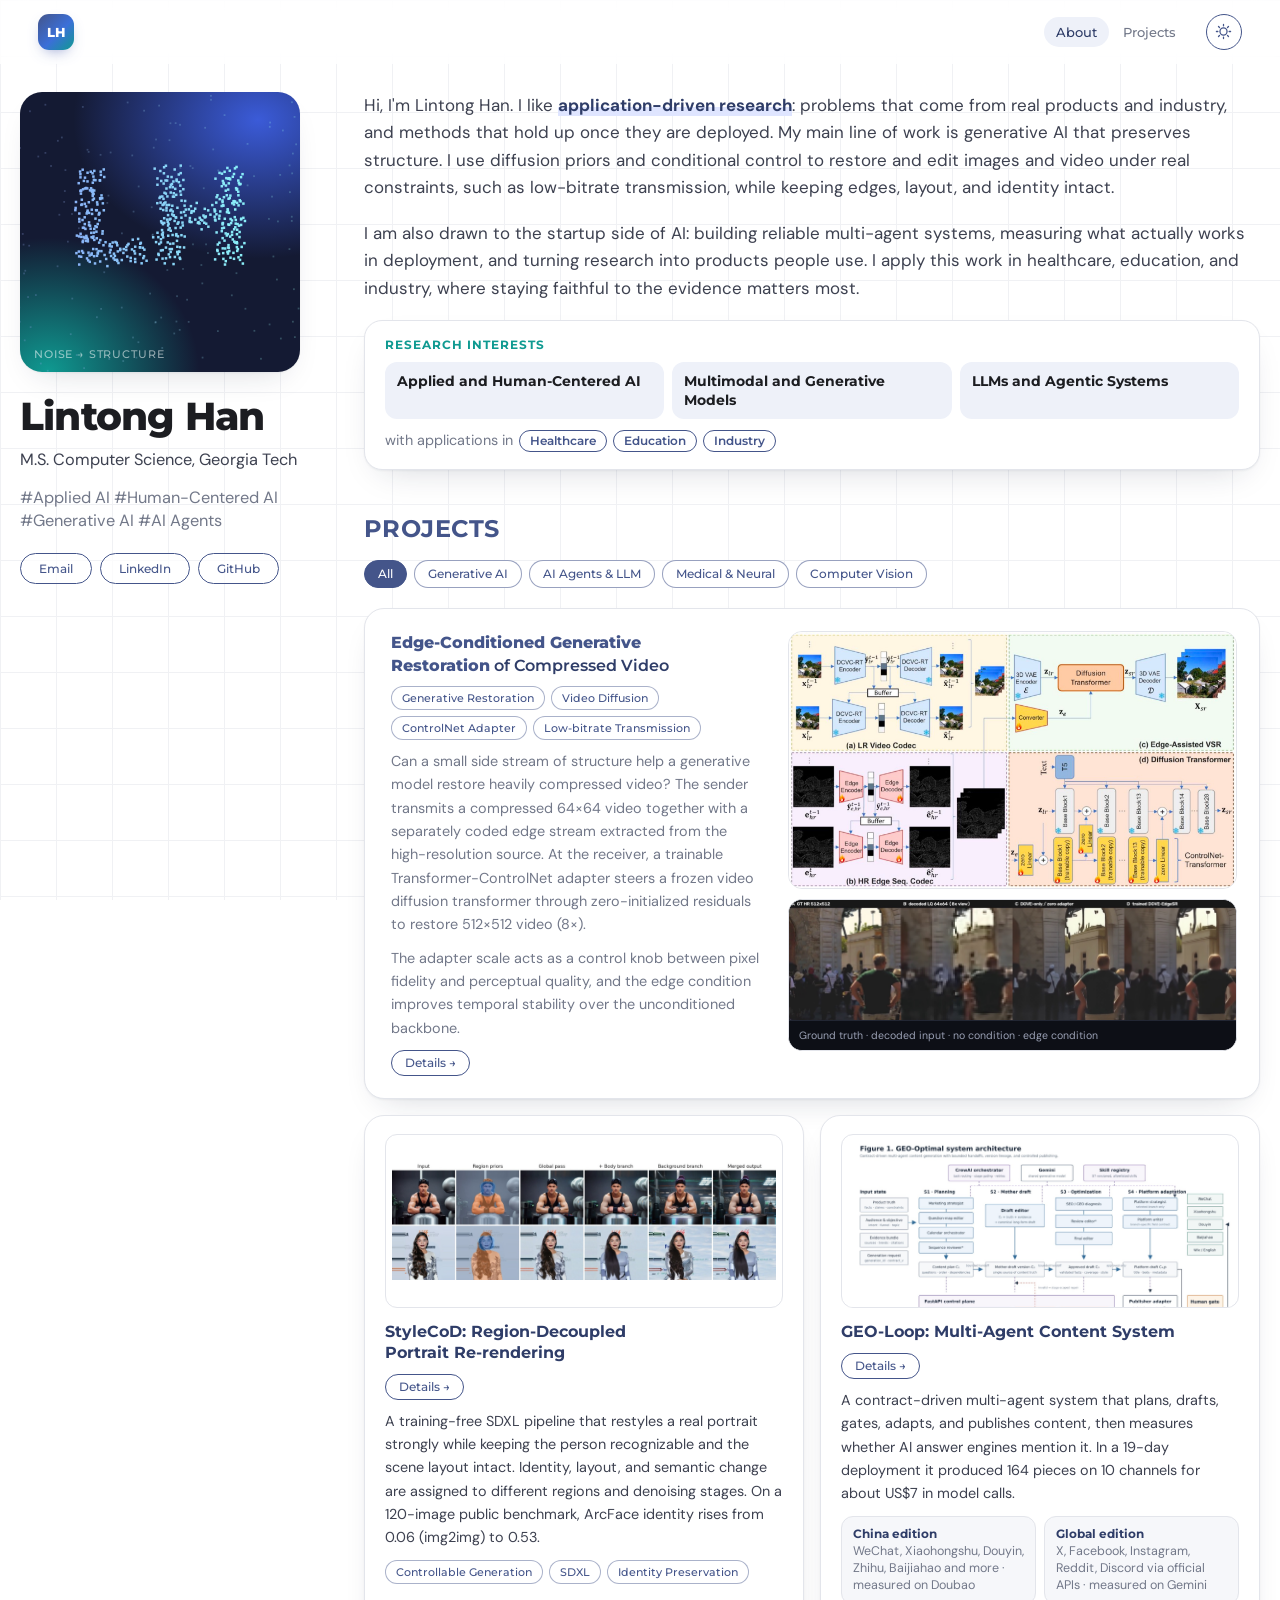
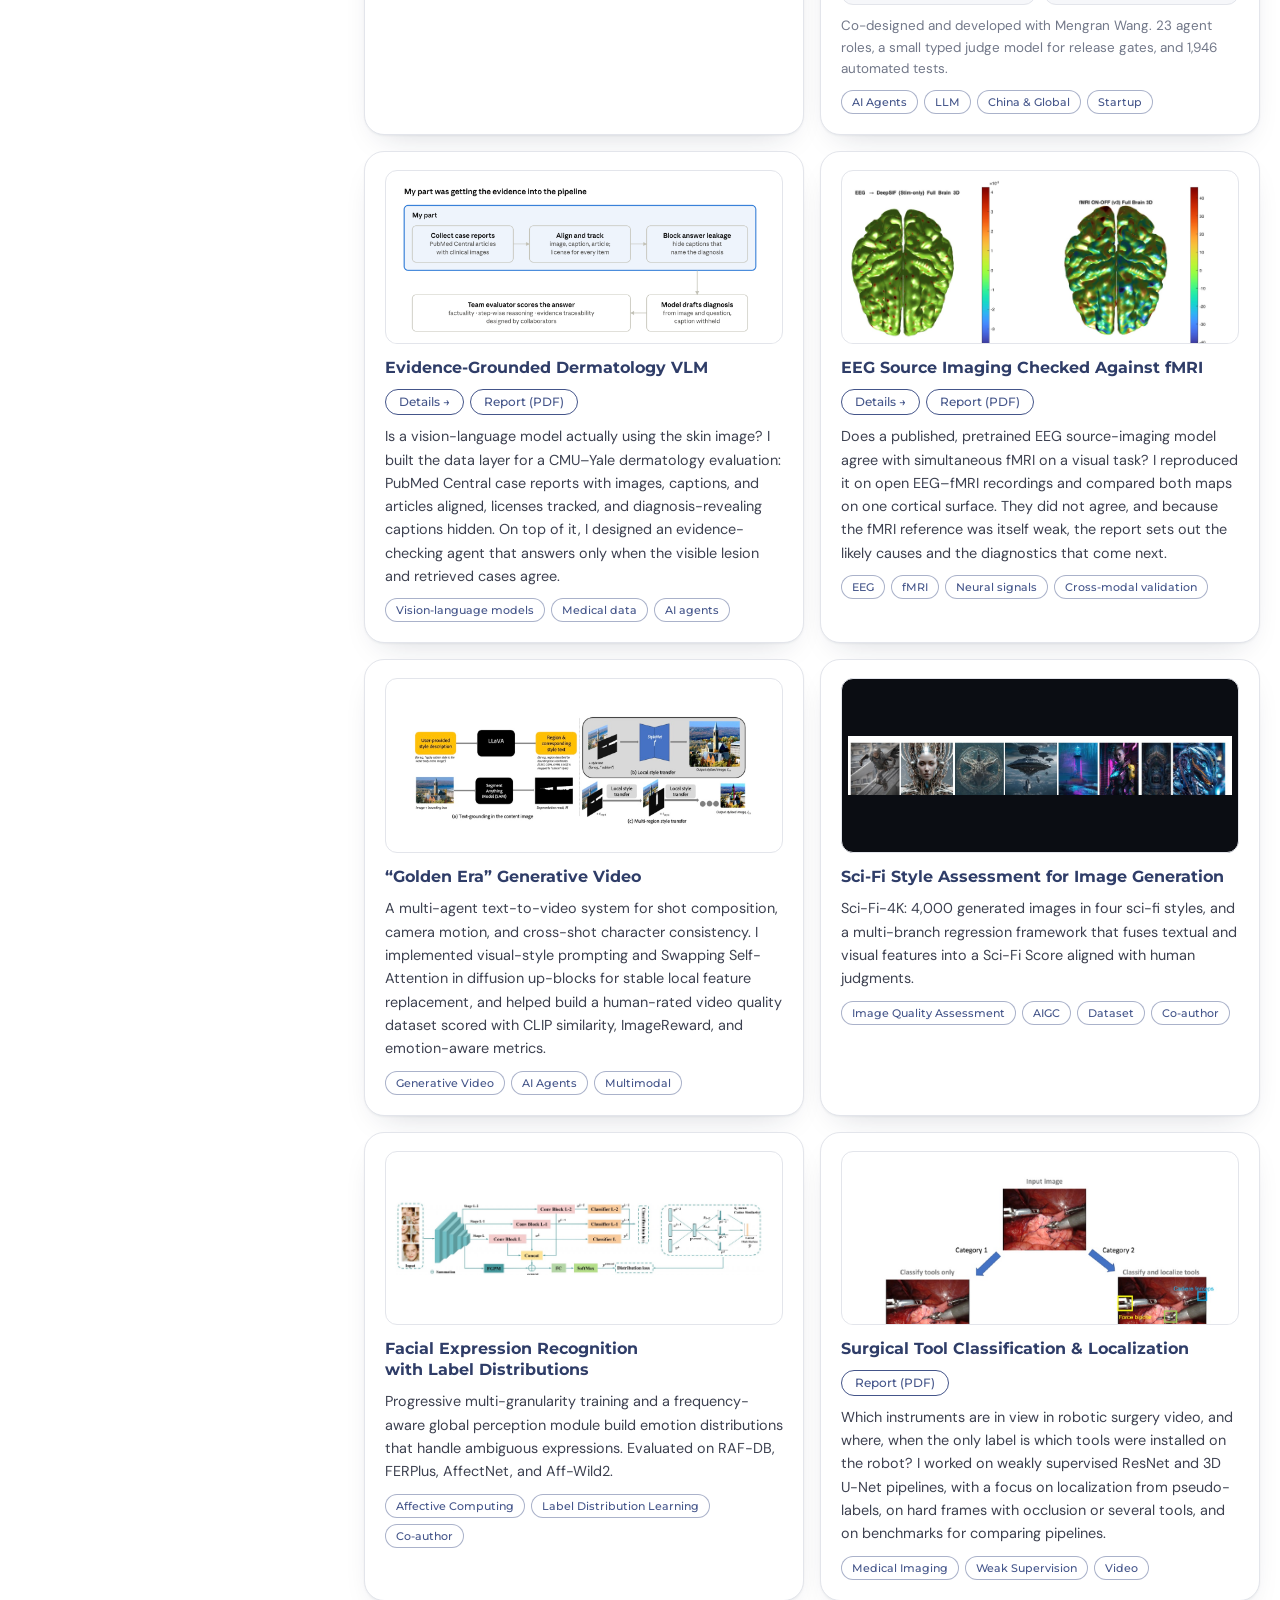
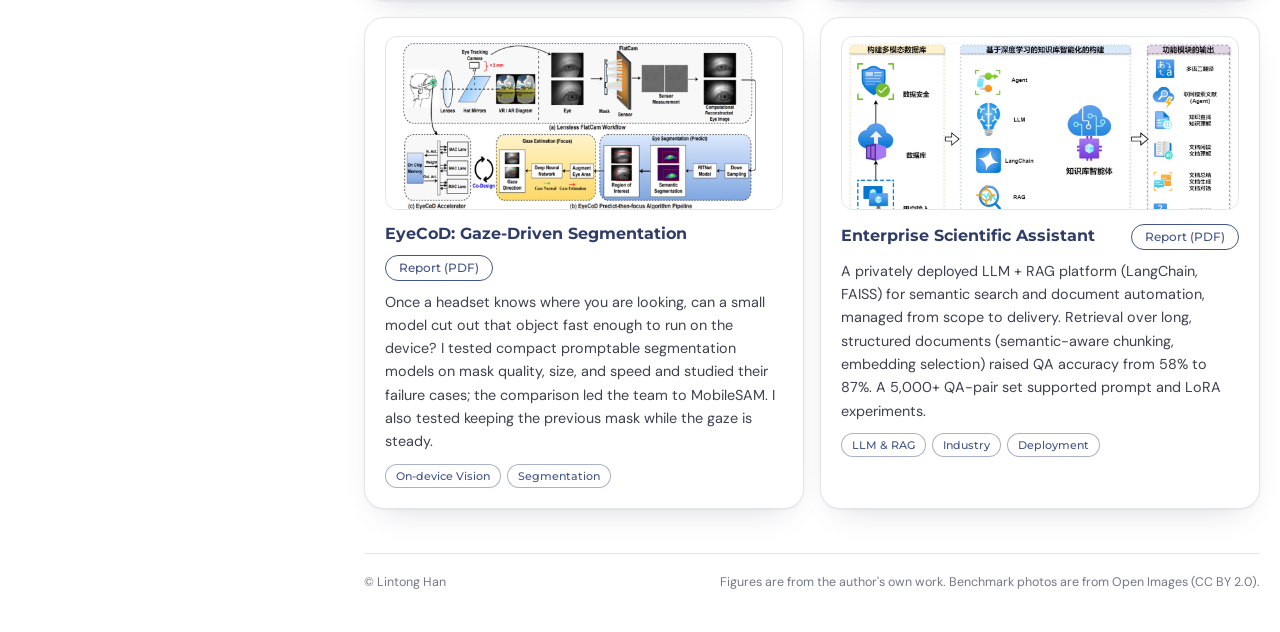
==== commit 25d10f57: "Update" ====
--- a/index.html
+++ b/index.html
@@ -106,14 +106,14 @@
         </article>
         <article class="proj" data-tags="medical agents">
           <figure class="pthumb"><img src="projects/dermatology/media/my-part.png" alt="Collaborative dermatology evaluation pipeline with my data-layer part highlighted" width="1344" height="596" loading="lazy"></figure>
-          <div class="proj-head"><h3>Evidence-Grounded Dermatology VLM</h3><a class="pill sm" href="projects/dermatology/">Details →</a></div>
+          <div class="proj-head"><h3>Evidence-Grounded Dermatology VLM</h3><div class="links"><a class="pill sm" href="projects/dermatology/">Details →</a><a class="pill sm" href="assets/reports/dermatology.pdf" target="_blank" rel="noopener">Report (PDF)</a></div></div>
           <p>Is a vision-language model actually using the skin image? I built the data layer for a CMU–Yale dermatology evaluation: PubMed Central case reports with images, captions, and articles aligned, licenses tracked, and diagnosis-revealing captions hidden. On top of it, I designed an evidence-checking agent that answers only when the visible lesion and retrieved cases agree.</p>
           <div class="tags"><span class="tag">Vision-language models</span><span class="tag">Medical data</span><span class="tag">AI agents</span></div>
         </article>
         <article class="proj" data-tags="medical">
           <figure class="pthumb"><img src="projects/eeg-fmri/media/brain-maps.jpg" alt="Cortical maps: EEG source estimate and fMRI ON minus OFF map" width="1800" height="862" loading="lazy"></figure>
-          <div class="proj-head"><h3>EEG Source Imaging Checked Against fMRI</h3><a class="pill sm" href="projects/eeg-fmri/">Details →</a></div>
-          <p>I reproduced a published, pretrained EEG source-imaging model on public simultaneous EEG–fMRI recordings, and added a cross-modal check on one cortical surface. Both maps lean posterior, as a visual stimulus should, but point-level agreement is low. Matched contrasts and region-level comparison come next.</p>
+          <div class="proj-head"><h3>EEG Source Imaging Checked Against fMRI</h3><div class="links"><a class="pill sm" href="projects/eeg-fmri/">Details →</a><a class="pill sm" href="assets/reports/eeg-fmri.pdf" target="_blank" rel="noopener">Report (PDF)</a></div></div>
+          <p>Does a published, pretrained EEG source-imaging model agree with simultaneous fMRI on a visual task? I reproduced it on open EEG–fMRI recordings and compared both maps on one cortical surface. They did not agree, and because the fMRI reference was itself weak, the report sets out the likely causes and the diagnostics that come next.</p>
           <div class="tags"><span class="tag">EEG</span><span class="tag">fMRI</span><span class="tag">Neural signals</span><span class="tag">Cross-modal validation</span></div>
         </article>
         <article class="proj" data-tags="gen agents">
@@ -136,19 +136,19 @@
         </article>
         <article class="proj" data-tags="medical vision">
           <figure class="pthumb"><img src="assets/img/surgical.jpg" alt="Surgical tool classification versus classification plus localization" width="1100" height="562" loading="lazy"></figure>
-          <div class="proj-head"><h3>Surgical Tool Classification &amp; Localization</h3></div>
-          <p>Weakly supervised 3D U-Net and ResNet pipelines that classify and localize tools in endoscopic video using clip-level labels only. I designed preprocessing for cross-procedure robustness (frame normalization, targeted augmentation, denoising) and benchmarks for classification and localization.</p>
+          <div class="proj-head"><h3>Surgical Tool Classification &amp; Localization</h3><a class="pill sm" href="assets/reports/surgical-tools.pdf" target="_blank" rel="noopener">Report (PDF)</a></div>
+          <p>Which instruments are in view in robotic surgery video, and where, when the only label is which tools were installed on the robot? I worked on weakly supervised ResNet and 3D U-Net pipelines, with a focus on localization from pseudo-labels, on hard frames with occlusion or several tools, and on benchmarks for comparing pipelines.</p>
           <div class="tags"><span class="tag">Medical Imaging</span><span class="tag">Weak Supervision</span><span class="tag">Video</span></div>
         </article>
         <article class="proj" data-tags="vision">
           <figure class="pthumb"><img src="assets/img/eyecod.jpg" alt="EyeCoD gaze-driven segmentation pipeline" width="1200" height="551" loading="lazy"></figure>
-          <div class="proj-head"><h3>EyeCoD: Gaze-Driven Segmentation</h3></div>
-          <p>Compact vision models for on-device eye tracking. Benchmarking compact ViT variants, I selected MobileSAM: 8% lower MAE at 40% of the model size. Dynamic activation gating for Neural Prompt Search adapters stabilized mask updates and cut inference latency by 15%.</p>
+          <div class="proj-head"><h3>EyeCoD: Gaze-Driven Segmentation</h3><a class="pill sm" href="assets/reports/eyecod.pdf" target="_blank" rel="noopener">Report (PDF)</a></div>
+          <p>Once a headset knows where you are looking, can a small model cut out that object fast enough to run on the device? I tested compact promptable segmentation models on mask quality, size, and speed and studied their failure cases; the comparison led the team to MobileSAM. I also tested keeping the previous mask while the gaze is steady.</p>
           <div class="tags"><span class="tag">On-device Vision</span><span class="tag">Segmentation</span></div>
         </article>
         <article class="proj" data-tags="agents">
           <figure class="pthumb"><img src="assets/img/rag.jpg" alt="Enterprise LLM and RAG knowledge platform architecture" width="1400" height="860" loading="lazy"></figure>
-          <div class="proj-head"><h3>Enterprise Scientific Assistant</h3></div>
+          <div class="proj-head"><h3>Enterprise Scientific Assistant</h3><a class="pill sm" href="assets/reports/enterprise-rag.pdf" target="_blank" rel="noopener">Report (PDF)</a></div>
           <p>A privately deployed LLM + RAG platform (LangChain, FAISS) for semantic search and document automation, managed from scope to delivery. Retrieval over long, structured documents (semantic-aware chunking, embedding selection) raised QA accuracy from 58% to 87%. A 5,000+ QA-pair set supported prompt and LoRA experiments.</p>
           <div class="tags"><span class="tag">LLM &amp; RAG</span><span class="tag">Industry</span><span class="tag">Deployment</span></div>
         </article>
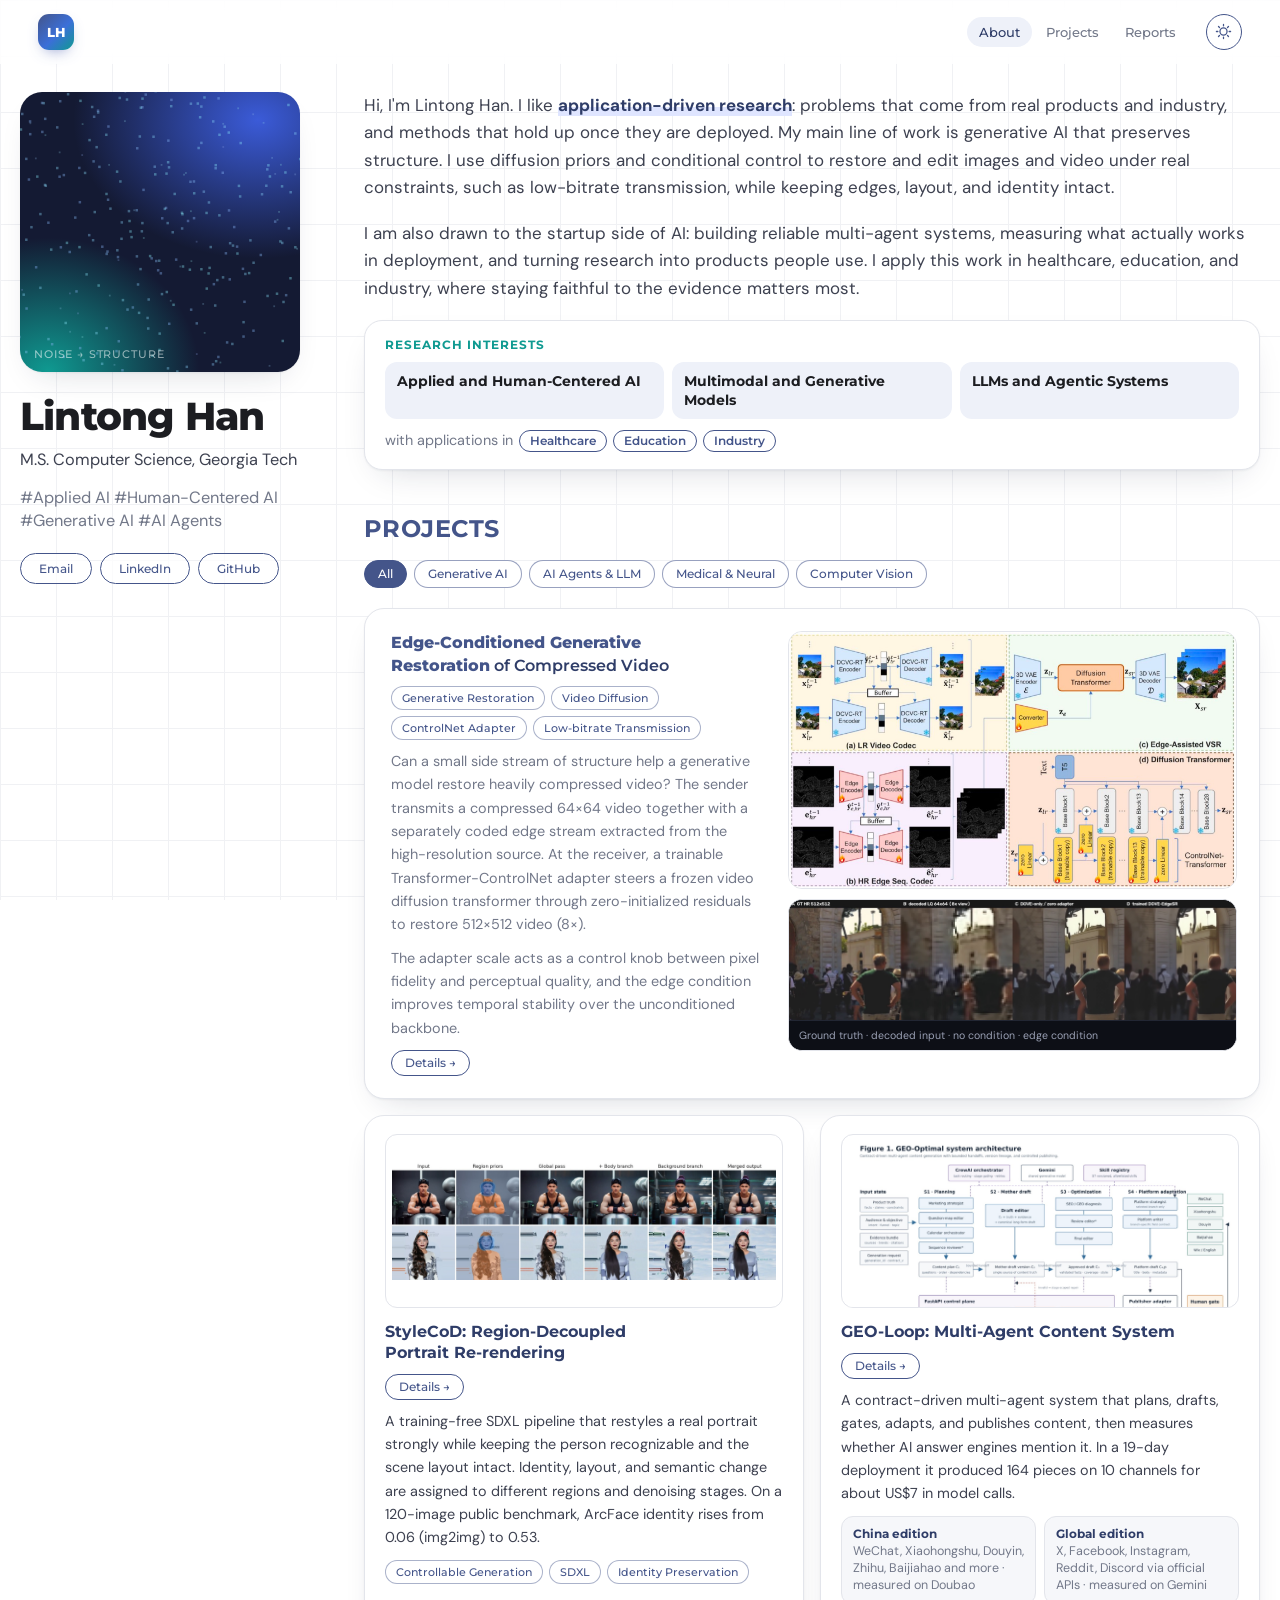
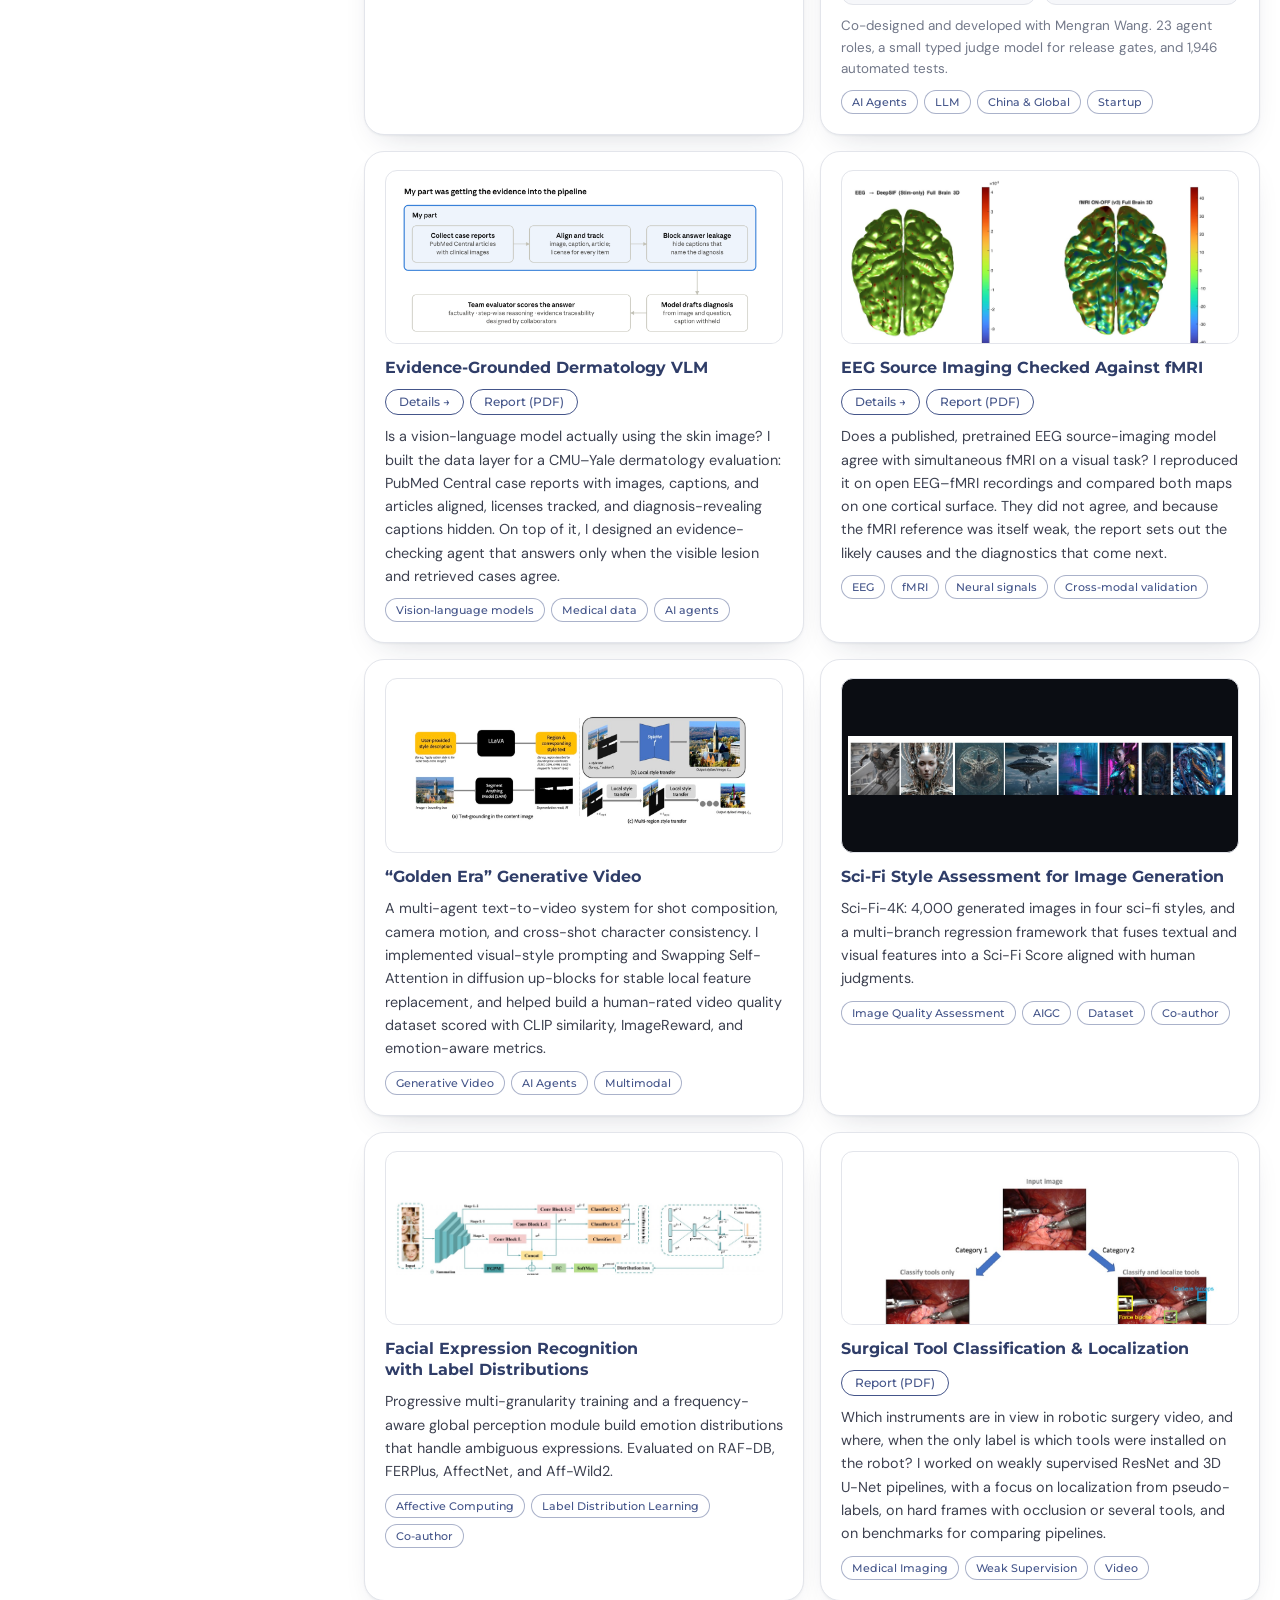
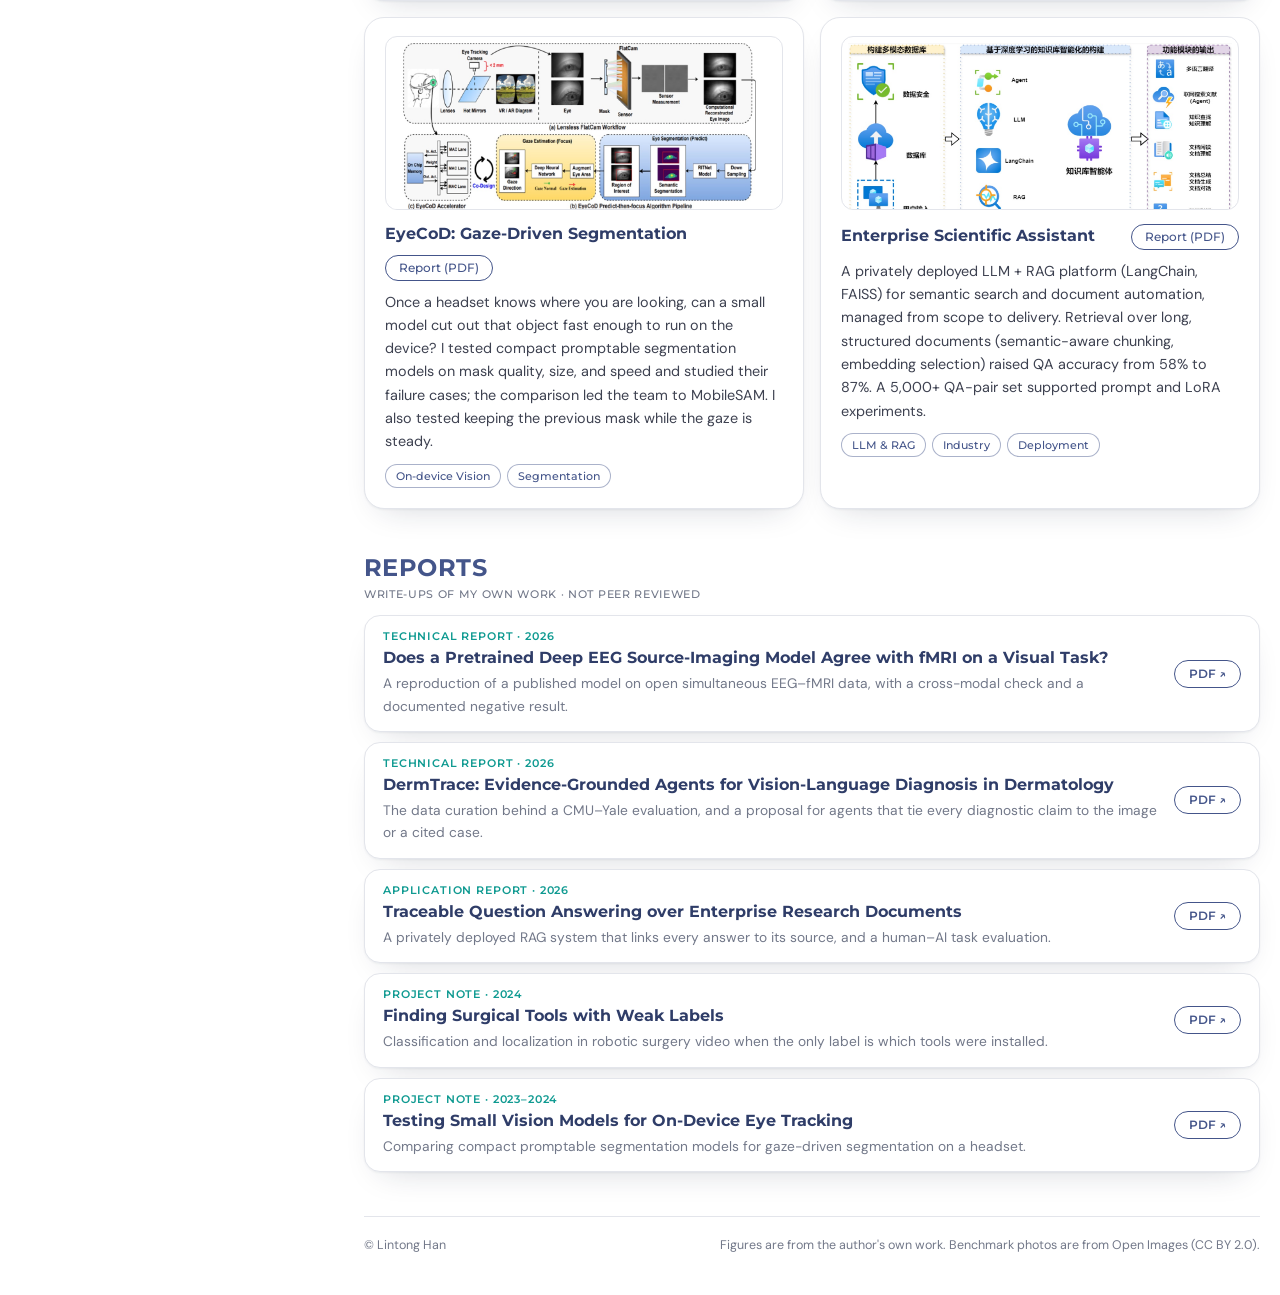
==== commit a822c5da: "Update" ====
--- a/index.html
+++ b/index.html
@@ -12,7 +12,7 @@
 <link rel="preconnect" href="https://fonts.googleapis.com">
 <link rel="preconnect" href="https://fonts.gstatic.com" crossorigin>
 <link rel="stylesheet" href="https://fonts.googleapis.com/css2?family=Montserrat:wght@500;600;700;800&family=DM+Sans:opsz,wght@9..40,400;9..40,500;9..40,700&display=swap">
-<link rel="stylesheet" href="assets/css/style.css">
+<link rel="stylesheet" href="assets/css/style.css?v=20261110">
 <script>try{const t=localStorage.getItem('lh-theme');if(t)document.documentElement.dataset.theme=t;}catch(e){}</script>
 </head>
 <body>
@@ -23,6 +23,7 @@
   <nav aria-label="Sections">
     <a href="#about">About</a>
     <a href="#projects">Projects</a>
+    <a href="#reports">Reports</a>
   </nav>
   <button class="theme" id="theme" type="button" aria-label="Toggle dark mode">
     <svg viewBox="0 0 24 24" width="17" height="17" aria-hidden="true"><path class="sun" d="M12 4V2m0 20v-2m8-8h2M2 12h2m13.66-5.66 1.41-1.41M4.93 19.07l1.41-1.41m0-11.32L4.93 4.93m14.14 14.14-1.41-1.41M12 7a5 5 0 1 0 0 10 5 5 0 0 0 0-10Z" fill="none" stroke="currentColor" stroke-width="1.8" stroke-linecap="round"/><path class="moon" d="M20 14.5A8 8 0 0 1 9.5 4a8 8 0 1 0 10.5 10.5Z" fill="none" stroke="currentColor" stroke-width="1.8" stroke-linejoin="round"/></svg>
@@ -156,6 +157,43 @@
       </div>
     </section>
 
+    <section id="reports" class="block">
+      <h2>Reports</h2>
+      <p class="sub">Write-ups of my own work · not peer reviewed</p>
+      <div class="reps">
+        <a class="rep" href="assets/reports/eeg-fmri.pdf" target="_blank" rel="noopener">
+          <span class="rep-meta">Technical report · 2026</span>
+          <span class="rep-title">Does a Pretrained Deep EEG Source-Imaging Model Agree with fMRI on a Visual Task?</span>
+          <span class="rep-desc">A reproduction of a published model on open simultaneous EEG–fMRI data, with a cross-modal check and a documented negative result.</span>
+          <span class="rep-cta">PDF ↗</span>
+        </a>
+        <a class="rep" href="assets/reports/dermatology.pdf" target="_blank" rel="noopener">
+          <span class="rep-meta">Technical report · 2026</span>
+          <span class="rep-title">DermTrace: Evidence-Grounded Agents for Vision-Language Diagnosis in Dermatology</span>
+          <span class="rep-desc">The data curation behind a CMU–Yale evaluation, and a proposal for agents that tie every diagnostic claim to the image or a cited case.</span>
+          <span class="rep-cta">PDF ↗</span>
+        </a>
+        <a class="rep" href="assets/reports/enterprise-rag.pdf" target="_blank" rel="noopener">
+          <span class="rep-meta">Application report · 2026</span>
+          <span class="rep-title">Traceable Question Answering over Enterprise Research Documents</span>
+          <span class="rep-desc">A privately deployed RAG system that links every answer to its source, and a human–AI task evaluation.</span>
+          <span class="rep-cta">PDF ↗</span>
+        </a>
+        <a class="rep" href="assets/reports/surgical-tools.pdf" target="_blank" rel="noopener">
+          <span class="rep-meta">Project note · 2024</span>
+          <span class="rep-title">Finding Surgical Tools with Weak Labels</span>
+          <span class="rep-desc">Classification and localization in robotic surgery video when the only label is which tools were installed.</span>
+          <span class="rep-cta">PDF ↗</span>
+        </a>
+        <a class="rep" href="assets/reports/eyecod.pdf" target="_blank" rel="noopener">
+          <span class="rep-meta">Project note · 2023–2024</span>
+          <span class="rep-title">Testing Small Vision Models for On-Device Eye Tracking</span>
+          <span class="rep-desc">Comparing compact promptable segmentation models for gaze-driven segmentation on a headset.</span>
+          <span class="rep-cta">PDF ↗</span>
+        </a>
+      </div>
+    </section>
+
     <footer class="footer">
       <span>© Lintong Han</span>
       <span>Figures are from the author's own work. Benchmark photos are from Open Images (CC BY 2.0).</span>
@@ -163,6 +201,6 @@
   </main>
 </div>
 
-<script src="assets/js/main.js" defer></script>
+<script src="assets/js/main.js?v=20261110" defer></script>
 </body>
 </html>
--- a/assets/css/style.css
+++ b/assets/css/style.css
@@ -201,3 +201,14 @@
 .interests p { font-size: .9rem; color: var(--muted); display: flex; flex-wrap: wrap; align-items: center; gap: 6px; }
 .interests p span { font: 600 .74rem var(--head); color: var(--navy); border: .5px solid var(--navy); border-radius: 999px; padding: 3px 10px; }
 @media (max-width: 680px) { .interests ul { grid-template-columns: minmax(0, 1fr); } }
+
+/* reports list */
+.reps { display: grid; gap: 10px; }
+.rep { display: grid; grid-template-columns: minmax(0, 1fr) auto; gap: 4px 16px; text-decoration: none; background: var(--surface); border: .5px solid var(--line); border-radius: 16px; padding: 14px 18px; box-shadow: var(--shadow); transition: transform .2s, border-color .2s; }
+.rep:hover { transform: translateY(-2px); border-color: color-mix(in srgb, var(--navy) 40%, var(--line)); }
+.rep-meta { grid-column: 1; font: 600 .66rem var(--head); text-transform: uppercase; letter-spacing: .08em; color: var(--teal); }
+.rep-title { grid-column: 1; font: 700 .98rem/1.35 var(--head); color: var(--navy-ink); }
+.rep-desc { grid-column: 1; font-size: .86rem; color: var(--muted); }
+.rep-cta { grid-column: 2; grid-row: 1 / span 3; align-self: center; font: 600 .74rem var(--head); color: var(--navy); border: .5px solid var(--navy); border-radius: 999px; padding: 6px 14px; white-space: nowrap; transition: background .2s, color .2s; }
+.rep:hover .rep-cta { background: var(--navy); color: var(--bg); }
+@media (max-width: 520px) { .rep { grid-template-columns: minmax(0, 1fr); } .rep-cta { grid-column: 1; grid-row: auto; justify-self: start; margin-top: 6px; } }
